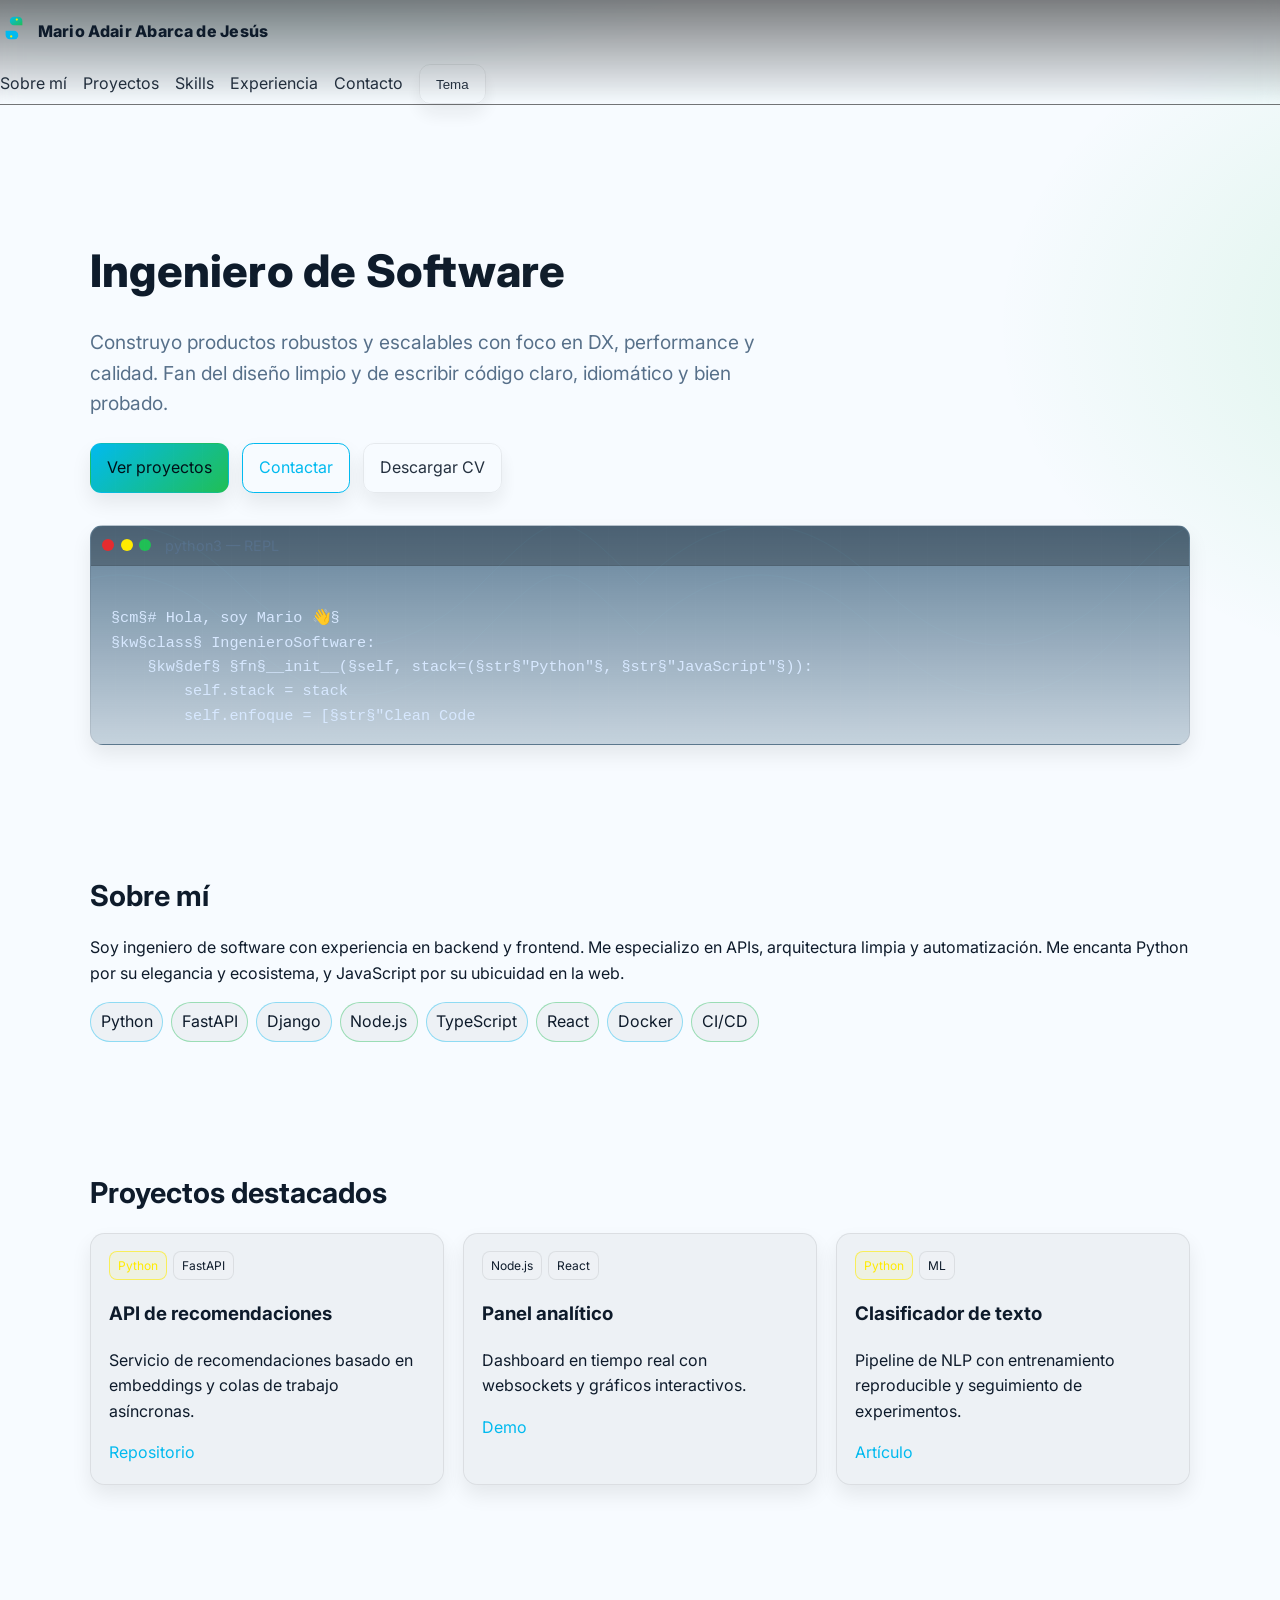
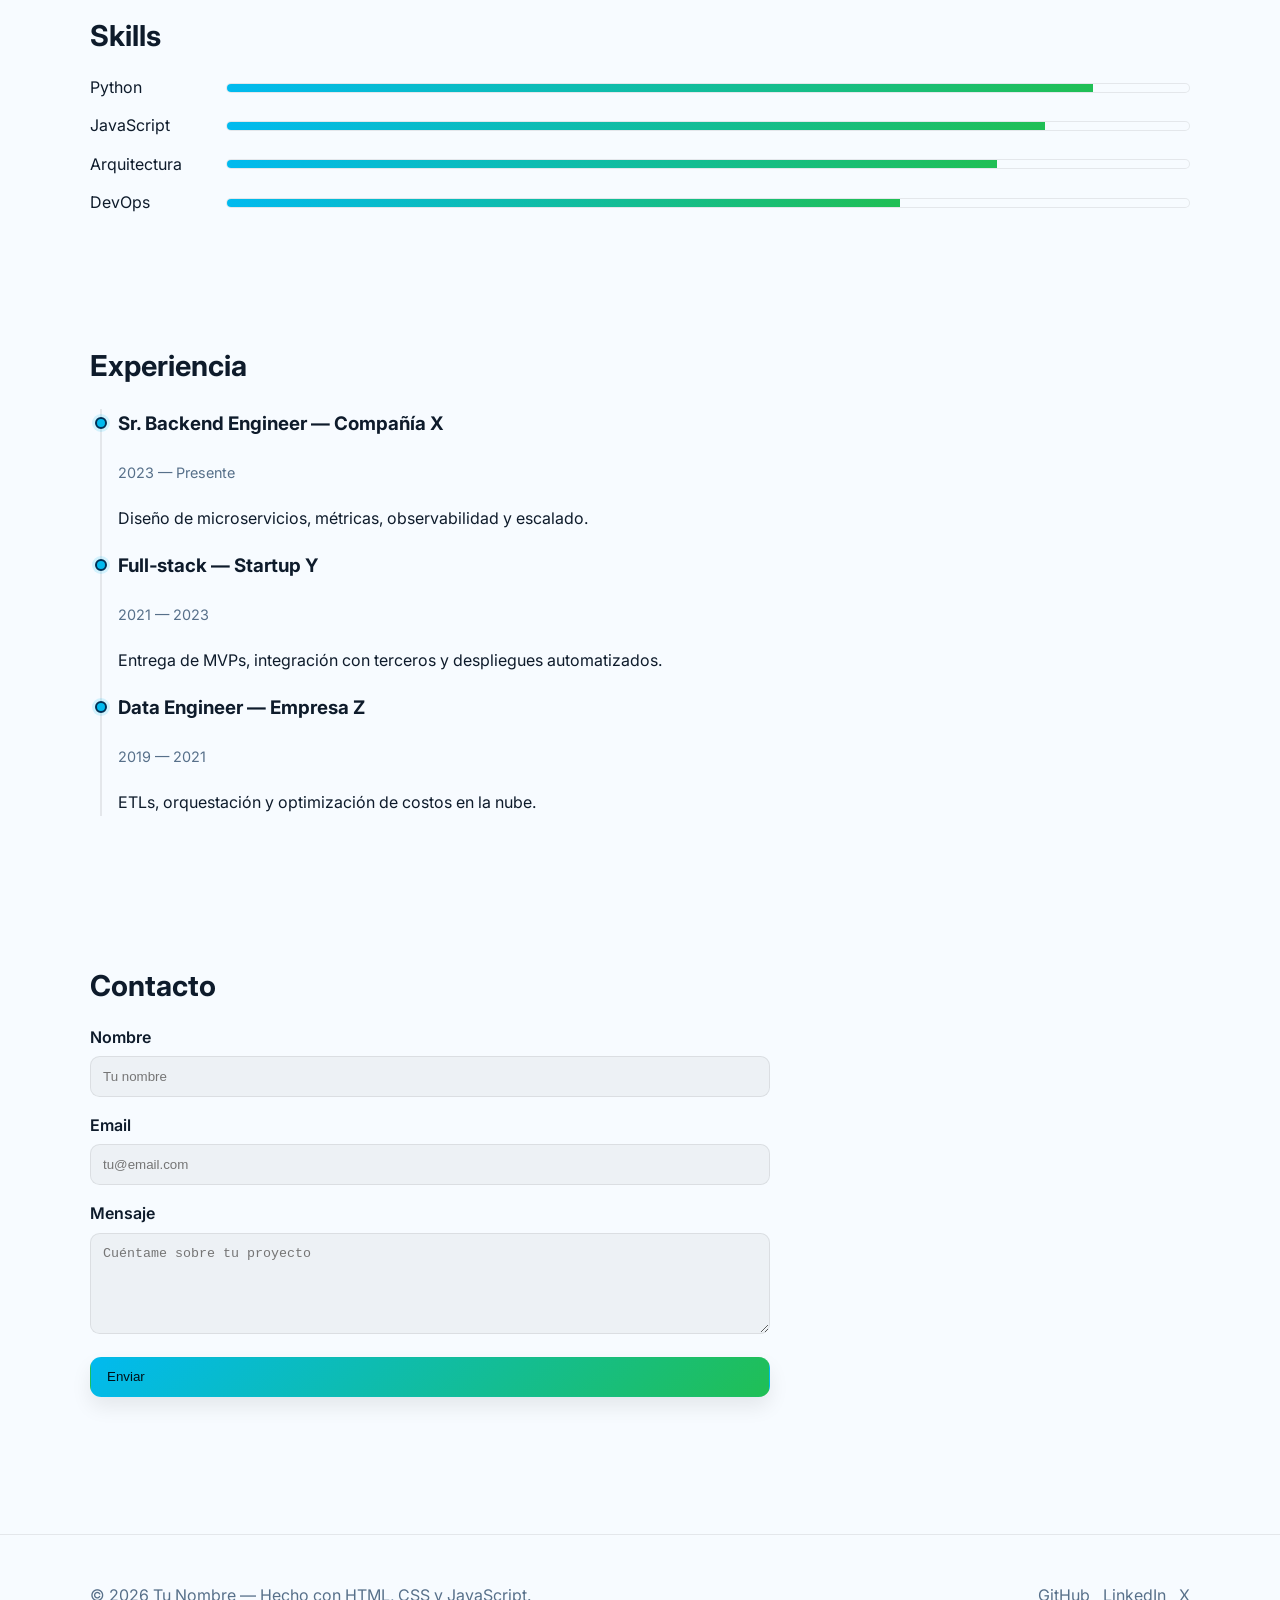
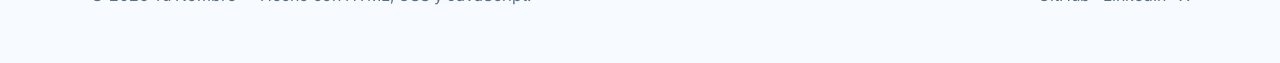
==== index.html @ 65783521 "First commit" ====
<!DOCTYPE html>
<html lang="es">
<head>
    <meta charset="utf-8" />
    <meta name="viewport" content="width=device-width, initial-scale=1" />
    <title>Portafolio — Ingeniero de Software</title>
    <meta name="description" content="Portafolio personal de un ingeniero de software. Proyectos, experiencia y contacto." />
    <link rel="stylesheet" href="styles.css" />
    <link rel="preconnect" href="https://fonts.googleapis.com" />
    <link rel="preconnect" href="https://fonts.gstatic.com" crossorigin />
    <link href="https://fonts.googleapis.com/css2?family=Inter:wght@300;400;600;800&display=swap" rel="stylesheet" />
</head>
<body>
<header class="site-header">
    <a class="brand" href="#">
      <span class="brand__logo" aria-hidden="true">
        <!-- Pequeño logo inspirado en Python (doble bloque) -->
        <svg width="28" height="28" viewBox="0 0 100 100" aria-hidden="true">
          <defs>
            <linearGradient id="pyg" x1="0" y1="0" x2="1" y2="1">
              <stop offset="0%" stop-color="#01baef"/>
              <stop offset="100%" stop-color="#20bf55"/>
            </linearGradient>
          </defs>
          <path fill="url(#pyg)" d="M50 10h15a15 15 0 0 1 15 15v15H50a15 15 0 0 1-15-15V25A15 15 0 0 1 50 10z"/>
          <circle cx="60" cy="20" r="4" fill="#ffeb00"/>
          <path fill="#01baef" d="M50 90H35a15 15 0 0 1-15-15V60h30a15 15 0 0 1 15 15v5A15 15 0 0 1 50 90z"/>
          <circle cx="40" cy="80" r="4" fill="#ffeb00"/>
        </svg>
      </span>
        <span class="brand__text">Mario Adair Abarca de Jesús</span>
    </a>

    <nav class="nav" aria-label="Principal">
        <button id="navToggle" class="nav__toggle" aria-expanded="false" aria-controls="navMenu">
            <span class="sr-only">Abrir menú</span>
            ☰
        </button>
        <ul id="navMenu" class="nav__menu">
            <li><a href="#sobre-mi">Sobre mí</a></li>
            <li><a href="#proyectos">Proyectos</a></li>
            <li><a href="#skills">Skills</a></li>
            <li><a href="#experiencia">Experiencia</a></li>
            <li><a href="#contacto">Contacto</a></li>
            <li><button id="themeToggle" class="btn btn--ghost" aria-pressed="false" title="Cambiar tema">Tema</button></li>
        </ul>
    </nav>
</header>

<main>
    <section class="hero">
        <div class="hero__bg" aria-hidden="true"></div>
        <div class="hero__content container">
            <h1>Ingeniero de Software</h1>
            <p class="lead">
                Construyo productos robustos y escalables con foco en DX, performance y calidad.
                Fan del diseño limpio y de escribir código claro, idiomático y bien probado.
            </p>
            <div class="cta">
                <a class="btn btn--primary" href="#proyectos">Ver proyectos</a>
                <a class="btn btn--secondary" href="#contacto">Contactar</a>
                <a class="btn btn--ghost" href="#" download>Descargar CV</a>
            </div>

            <div class="terminal">
                <div class="terminal__title">
                    <span class="dot dot--red"></span>
                    <span class="dot dot--yellow"></span>
                    <span class="dot dot--green"></span>
                    <span class="terminal__label">python3 — REPL</span>
                </div>
                <pre class="terminal__body" aria-label="Ejemplo de código Python"><code class="python" id="typing">
# Hola, soy Mario 👋
class IngenieroSoftware:
    def __init__(self, stack=("Python", "JavaScript")):
        self.stack = stack
        self.enfoque = ["Clean Code", "Pruebas", "DevOps"]

    def construir(self, producto):
        return f"Entregando {producto} con calidad y velocidad 🚀"

yo = IngenieroSoftware()
print(yo.construir("servicios backend"))
</code></pre>
            </div>
        </div>
    </section>

    <section id="sobre-mi" class="section container">
        <h2>Sobre mí</h2>
        <p>
            Soy ingeniero de software con experiencia en backend y frontend. Me especializo en APIs,
            arquitectura limpia y automatización. Me encanta Python por su elegancia y ecosistema,
            y JavaScript por su ubicuidad en la web.
        </p>
        <ul class="badges">
            <li class="badge">Python</li>
            <li class="badge">FastAPI</li>
            <li class="badge">Django</li>
            <li class="badge">Node.js</li>
            <li class="badge">TypeScript</li>
            <li class="badge">React</li>
            <li class="badge">Docker</li>
            <li class="badge">CI/CD</li>
        </ul>
    </section>

    <section id="proyectos" class="section container">
        <h2>Proyectos destacados</h2>
        <div class="grid">
            <article class="card reveal">
                <div class="card__tags">
                    <span class="tag tag--py">Python</span>
                    <span class="tag">FastAPI</span>
                </div>
                <h3>API de recomendaciones</h3>
                <p>Servicio de recomendaciones basado en embeddings y colas de trabajo asíncronas.</p>
                <a class="btn btn--link" href="#" target="_blank" rel="noopener">Repositorio</a>
            </article>

            <article class="card reveal">
                <div class="card__tags">
                    <span class="tag">Node.js</span>
                    <span class="tag">React</span>
                </div>
                <h3>Panel analítico</h3>
                <p>Dashboard en tiempo real con websockets y gráficos interactivos.</p>
                <a class="btn btn--link" href="#" target="_blank" rel="noopener">Demo</a>
            </article>

            <article class="card reveal">
                <div class="card__tags">
                    <span class="tag tag--py">Python</span>
                    <span class="tag">ML</span>
                </div>
                <h3>Clasificador de texto</h3>
                <p>Pipeline de NLP con entrenamiento reproducible y seguimiento de experimentos.</p>
                <a class="btn btn--link" href="#" target="_blank" rel="noopener">Artículo</a>
            </article>
        </div>
    </section>

    <section id="skills" class="section container">
        <h2>Skills</h2>
        <div class="skills">
            <div class="skill">
                <span>Python</span>
                <div class="bar"><span style="width: 90%"></span></div>
            </div>
            <div class="skill">
                <span>JavaScript</span>
                <div class="bar"><span style="width: 85%"></span></div>
            </div>
            <div class="skill">
                <span>Arquitectura</span>
                <div class="bar"><span style="width: 80%"></span></div>
            </div>
            <div class="skill">
                <span>DevOps</span>
                <div class="bar"><span style="width: 70%"></span></div>
            </div>
        </div>
    </section>

    <section id="experiencia" class="section container">
        <h2>Experiencia</h2>
        <ol class="timeline">
            <li class="timeline__item reveal">
                <div class="timeline__dot"></div>
                <div class="timeline__content">
                    <h3>Sr. Backend Engineer — Compañía X</h3>
                    <span class="timeline__date">2023 — Presente</span>
                    <p>Diseño de microservicios, métricas, observabilidad y escalado.</p>
                </div>
            </li>
            <li class="timeline__item reveal">
                <div class="timeline__dot"></div>
                <div class="timeline__content">
                    <h3>Full‑stack — Startup Y</h3>
                    <span class="timeline__date">2021 — 2023</span>
                    <p>Entrega de MVPs, integración con terceros y despliegues automatizados.</p>
                </div>
            </li>
            <li class="timeline__item reveal">
                <div class="timeline__dot"></div>
                <div class="timeline__content">
                    <h3>Data Engineer — Empresa Z</h3>
                    <span class="timeline__date">2019 — 2021</span>
                    <p>ETLs, orquestación y optimización de costos en la nube.</p>
                </div>
            </li>
        </ol>
    </section>

    <section id="contacto" class="section container">
        <h2>Contacto</h2>
        <form class="contact" onsubmit="return false;">
            <div class="field">
                <label for="nombre">Nombre</label>
                <input id="nombre" name="nombre" type="text" placeholder="Tu nombre" required />
            </div>
            <div class="field">
                <label for="email">Email</label>
                <input id="email" name="email" type="email" placeholder="tu@email.com" required />
            </div>
            <div class="field">
                <label for="mensaje">Mensaje</label>
                <textarea id="mensaje" name="mensaje" rows="5" placeholder="Cuéntame sobre tu proyecto" required></textarea>
            </div>
            <button class="btn btn--primary" id="sendBtn">Enviar</button>
            <p id="formMsg" class="form-msg" role="status" aria-live="polite"></p>
        </form>
    </section>
</main>

<footer class="site-footer">
    <div class="container">
        <p>© <span id="year"></span> Tu Nombre — Hecho con HTML, CSS y JavaScript.</p>
        <div class="socials">
            <a href="#" aria-label="GitHub">GitHub</a>
            <a href="#" aria-label="LinkedIn">LinkedIn</a>
            <a href="#" aria-label="Twitter/X">X</a>
        </div>
    </div>
</footer>

<script src="script.js"></script>
</body>
</html>
---- styles.css ----
:root{
    --green:#20bf55;
    --yellow:#ffeb00;
    --red:#e62b2f;
    --navy:#003055;
    --cyan:#01baef;

    --bg:#021524;
    --text:#e8f1f8;
    --muted:#a9bdd1;
    --card:rgba(255,255,255,0.06);
    --stroke:rgba(255,255,255,0.08);
    --shadow:0 10px 30px rgba(0,0,0,0.3);
}

[data-theme="light"]{
    --bg:#f7fbff;
    --text:#0e1b2b;
    --muted:#57708a;
    --card:rgba(0,0,0,0.04);
    --stroke:rgba(0,0,0,0.08);
    --shadow:0 10px 20px rgba(0,0,0,0.08);
}

*{box-sizing:border-box}
html,body{margin:0;padding:0}
body{
    font-family:Inter,system-ui,-apple-system,Segoe UI,Roboto,Ubuntu,Cantarell,Noto Sans,sans-serif;
    background: radial-gradient(1200px 700px at 20% -10%, rgba(1,186,239,0.2), transparent 60%),
    radial-gradient(900px 600px at 120% 10%, rgba(32,191,85,0.15), transparent 60%),
    var(--bg);
    color:var(--text);
    line-height:1.6;
}

.container{width:min(1100px, 92%); margin:0 auto}

.site-header{
    position:sticky; top:0; z-index:1000;
    backdrop-filter:saturate(140%) blur(10px);
    background:linear-gradient(180deg, rgba(0,0,0,0.5), transparent);
    border-bottom:1px solid var(--stroke);
}
.brand{display:flex;align-items:center;gap:.6rem;color:var(--text);text-decoration:none;padding:.9rem 0}
.brand__text{font-weight:800;letter-spacing:.3px}
.nav{display:flex;align-items:center;justify-content:space-between;gap:1rem}
.nav__menu{display:flex;align-items:center;gap:1rem;list-style:none;margin:0;padding:0}
.nav__menu a{color:var(--text);text-decoration:none;opacity:.9}
.nav__menu a:hover{opacity:1;color:var(--cyan)}
.nav__toggle{display:none;background:none;border:1px solid var(--stroke);color:var(--text);padding:.4rem .6rem;border-radius:.5rem}

.hero{
    position:relative; padding:8rem 0 4rem;
}
.hero__bg{
    position:absolute; inset:0; pointer-events:none; opacity:.12;
    background-image:
            repeating-linear-gradient(90deg, transparent 0 28px, rgba(255,255,255,.04) 28px 29px),
            radial-gradient(600px 200px at 60% 20%, rgba(255,235,0,.25), transparent 60%),
            url('data:image/svg+xml;utf8,<svg xmlns="http://www.w3.org/2000/svg" width="640" height="320" viewBox="0 0 640 320"><g fill="none" stroke="%2301baef" stroke-opacity="0.35"><path d="M0,160 C80,80 160,80 240,160 S400,240 480,160 560,80 640,160" /><path d="M0,210 C80,130 160,130 240,210 S400,290 480,210 560,130 640,210" /></g></svg>');
    background-repeat:repeat;
    mix-blend-mode:screen;
}
h1{font-size:clamp(2rem, 3.5vw, 3rem);margin:.2rem 0 1rem;font-weight:800;letter-spacing:.2px}
.lead{font-size:clamp(1rem, 2.2vw, 1.2rem);color:var(--muted);max-width:60ch}
.cta{display:flex;flex-wrap:wrap;gap:.8rem;margin:1.5rem 0 2rem}

.btn{
    --btn-bg:var(--card);
    --btn-fg:var(--text);
    border:1px solid var(--stroke);
    background:var(--btn-bg); color:var(--btn-fg);
    padding:.7rem 1rem; border-radius:.7rem;
    text-decoration:none; display:inline-flex; align-items:center; gap:.5rem;
    transition:transform .15s ease, box-shadow .2s ease, background .2s ease, color .2s ease;
    box-shadow:var(--shadow);
}
.btn:hover{transform:translateY(-2px)}
.btn--primary{--btn-bg:linear-gradient(135deg, var(--cyan), var(--green)); --btn-fg:#001018; border-color:transparent}
.btn--secondary{--btn-bg:transparent; border-color:var(--cyan); color:var(--cyan)}
.btn--ghost{--btn-bg:transparent; opacity:.9}
.btn--link{background:transparent;border:none;padding:0;color:var(--cyan);box-shadow:none}

.terminal{
    margin-top:2rem; border:1px solid var(--stroke); border-radius:.8rem; overflow:hidden;
    background:linear-gradient(180deg, rgba(0,48,85,.6), rgba(0,48,85,.2));
    box-shadow:var(--shadow);
}
.terminal__title{
    display:flex; align-items:center; gap:.4rem; padding:.5rem .7rem;
    background:rgba(0,0,0,.25); border-bottom:1px solid var(--stroke); font-size:.9rem;
}
.dot{width:.75rem;height:.75rem;border-radius:50%;display:inline-block}
.dot--red{background:var(--red)}
.dot--yellow{background:var(--yellow)}
.dot--green{background:var(--green)}
.terminal__label{margin-left:.5rem; color:var(--muted)}
.terminal__body{
    margin:0;padding:1rem 1.25rem; font-family:ui-monospace,SFMono-Regular,Menlo,Monaco,Consolas,"Liberation Mono","Courier New",monospace;
    font-size:.95rem; overflow:auto; max-height:240px; color:#d7e8ff;
}
.terminal__body .kw{color:#ffeb00}
.terminal__body .fn{color:#20bf55}
.terminal__body .str{color:#e62b2f}
.terminal__body .cm{color:#8fb3d9}

.section{padding:4rem 0}
.section h2{font-size:1.8rem;margin:0 0 1rem}
.badges{display:flex;flex-wrap:wrap;gap:.5rem;padding:0;margin:1rem 0 0;list-style:none}
.badge{
    padding:.4rem .6rem;border:1px solid var(--stroke);border-radius:999px;background:var(--card);color:var(--text);
}
.badge:nth-child(odd){border-color:rgba(1,186,239,.4)}
.badge:nth-child(even){border-color:rgba(32,191,85,.4)}

.grid{
    display:grid; gap:1.2rem;
    grid-template-columns:repeat(auto-fit, minmax(260px, 1fr));
}
.card{
    position:relative; padding:1.1rem; border:1px solid var(--stroke); border-radius:.9rem; background:var(--card);
    box-shadow:var(--shadow); transition:transform .15s ease, border-color .2s ease;
}
.card:hover{transform:translateY(-3px); border-color:rgba(1,186,239,.5)}
.card__tags{display:flex;gap:.4rem;margin-bottom:.6rem}
.tag{font-size:.75rem;padding:.25rem .5rem;border-radius:.5rem;background:rgba(255,255,255,.06);border:1px solid var(--stroke)}
.tag--py{border-color:rgba(255,235,0,.6);background:rgba(255,235,0,.08);color:var(--yellow)}

.skills{display:grid;gap:.8rem}
.skill{display:grid;grid-template-columns:120px 1fr;align-items:center;gap:1rem}
.bar{height:10px;background:rgba(255,255,255,.08);border-radius:999px;overflow:hidden;border:1px solid var(--stroke)}
.bar > span{display:block;height:100%;background:linear-gradient(90deg, var(--cyan), var(--green))}

.timeline{list-style:none;padding:0;margin:0;border-left:2px solid var(--stroke);margin-left:10px}
.timeline__item{position:relative;padding-left:1rem;margin:1.2rem 0}
.timeline__dot{
    position:absolute;left:-7px;top:8px;width:12px;height:12px;border-radius:50%;
    background:var(--cyan);border:2px solid var(--navy);box-shadow:0 0 0 3px rgba(1,186,239,.15)
}
.timeline__date{display:inline-block;color:var(--muted);font-size:.9rem;margin:.2rem 0 .4rem}

.contact{display:grid;gap:1rem;max-width:680px}
.field label{display:block;font-weight:600;margin-bottom:.35rem}
.field input,.field textarea{
    width:100%;padding:.75rem;border-radius:.6rem;border:1px solid var(--stroke);background:var(--card);color:var(--text)
}
.form-msg{margin-top:.6rem;color:var(--muted)}

.site-footer{
    border-top:1px solid var(--stroke); padding:2rem 0; margin-top:2rem; color:var(--muted)
}
.site-footer .container{display:flex;justify-content:space-between;align-items:center;gap:1rem;flex-wrap:wrap}
.socials{display:flex;gap:.8rem}
.socials a{color:var(--muted);text-decoration:none}
.socials a:hover{color:var(--cyan)}

.reveal{opacity:0; transform:translateY(12px); transition:opacity .6s ease, transform .6s ease}
.reveal.is-visible{opacity:1; transform:none}

.sr-only{
    position:absolute;width:1px;height:1px;padding:0;margin:-1px;overflow:hidden;clip:rect(0,0,0,0);white-space:nowrap;border:0;
}

/* Responsivo */
@media (max-width: 880px){
    .nav__toggle{display:inline-flex}
    .nav__menu{
        position:absolute; right:1rem; top:60px; background:var(--card);
        border:1px solid var(--stroke); border-radius:.8rem; padding:.6rem;
        display:none; flex-direction:column; min-width:180px; box-shadow:var(--shadow);
    }
    .nav__menu.is-open{display:flex}
    .skill{grid-template-columns:1fr}
}
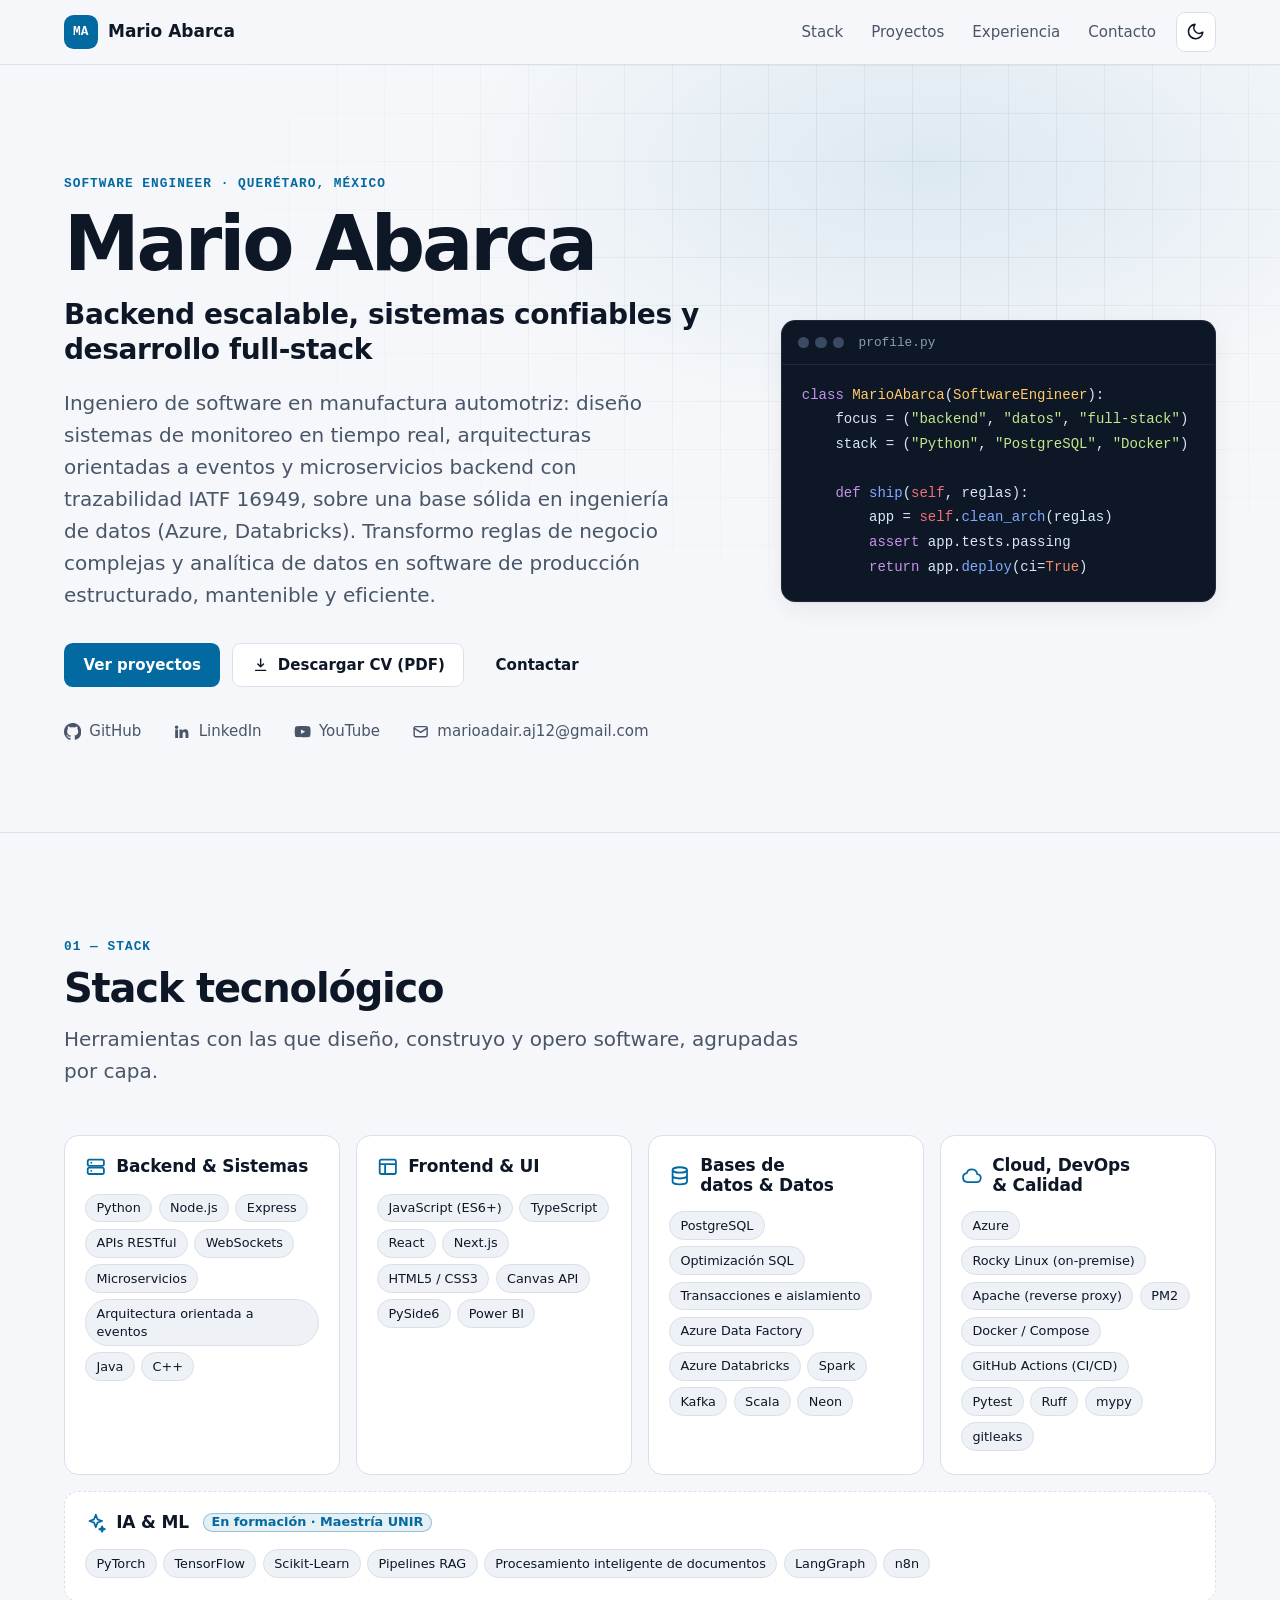
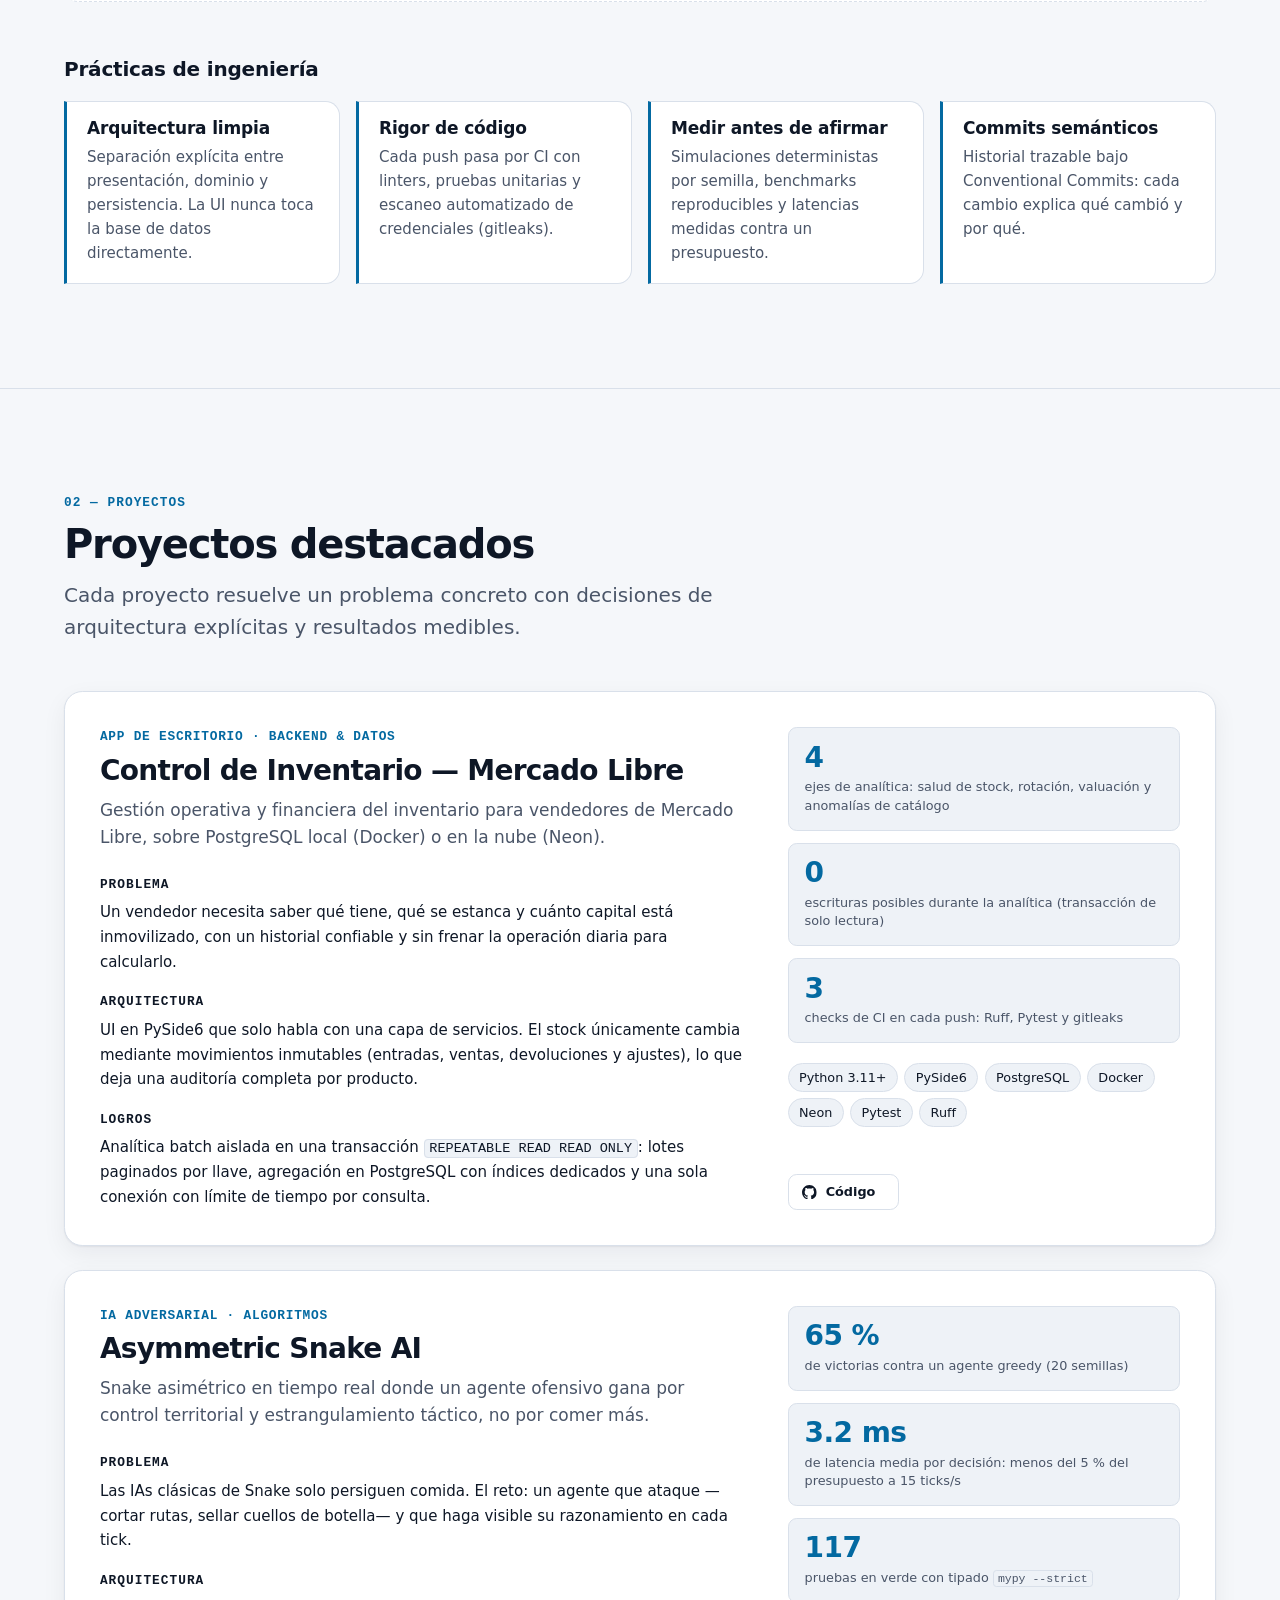
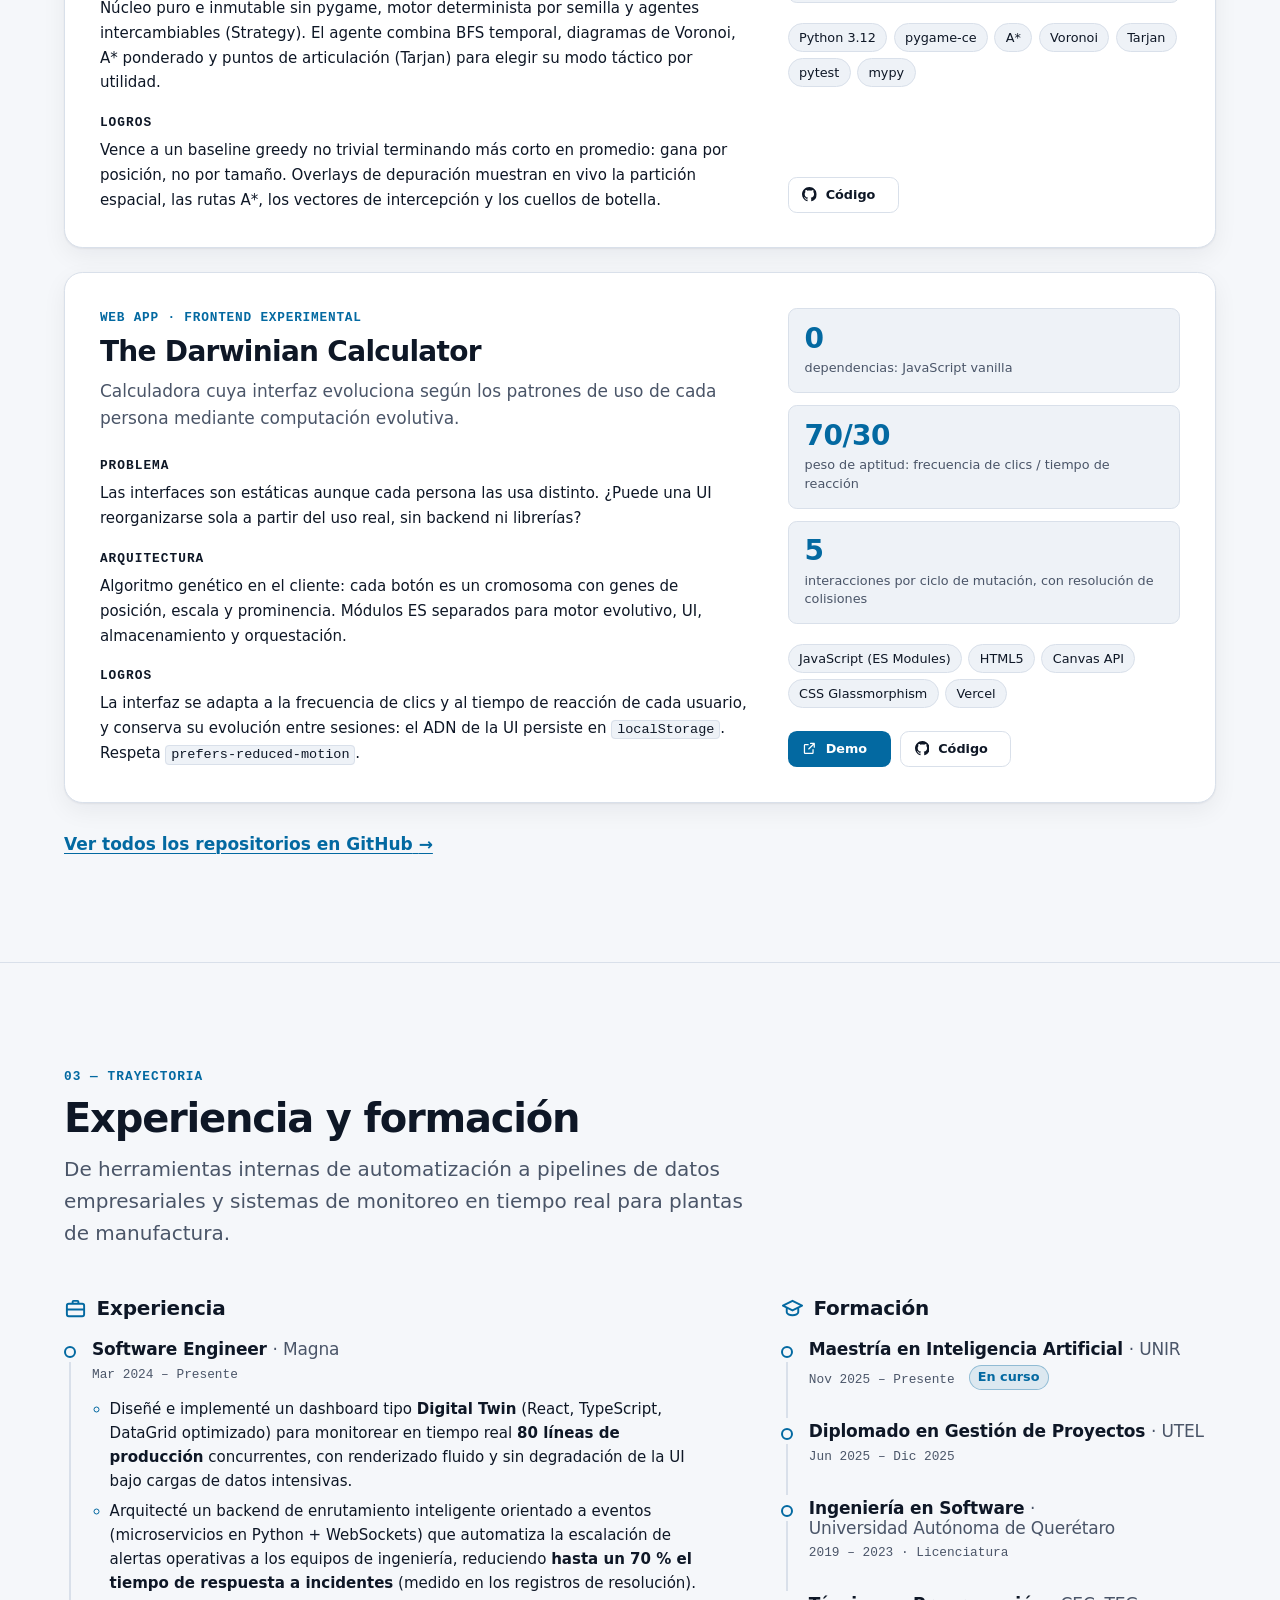
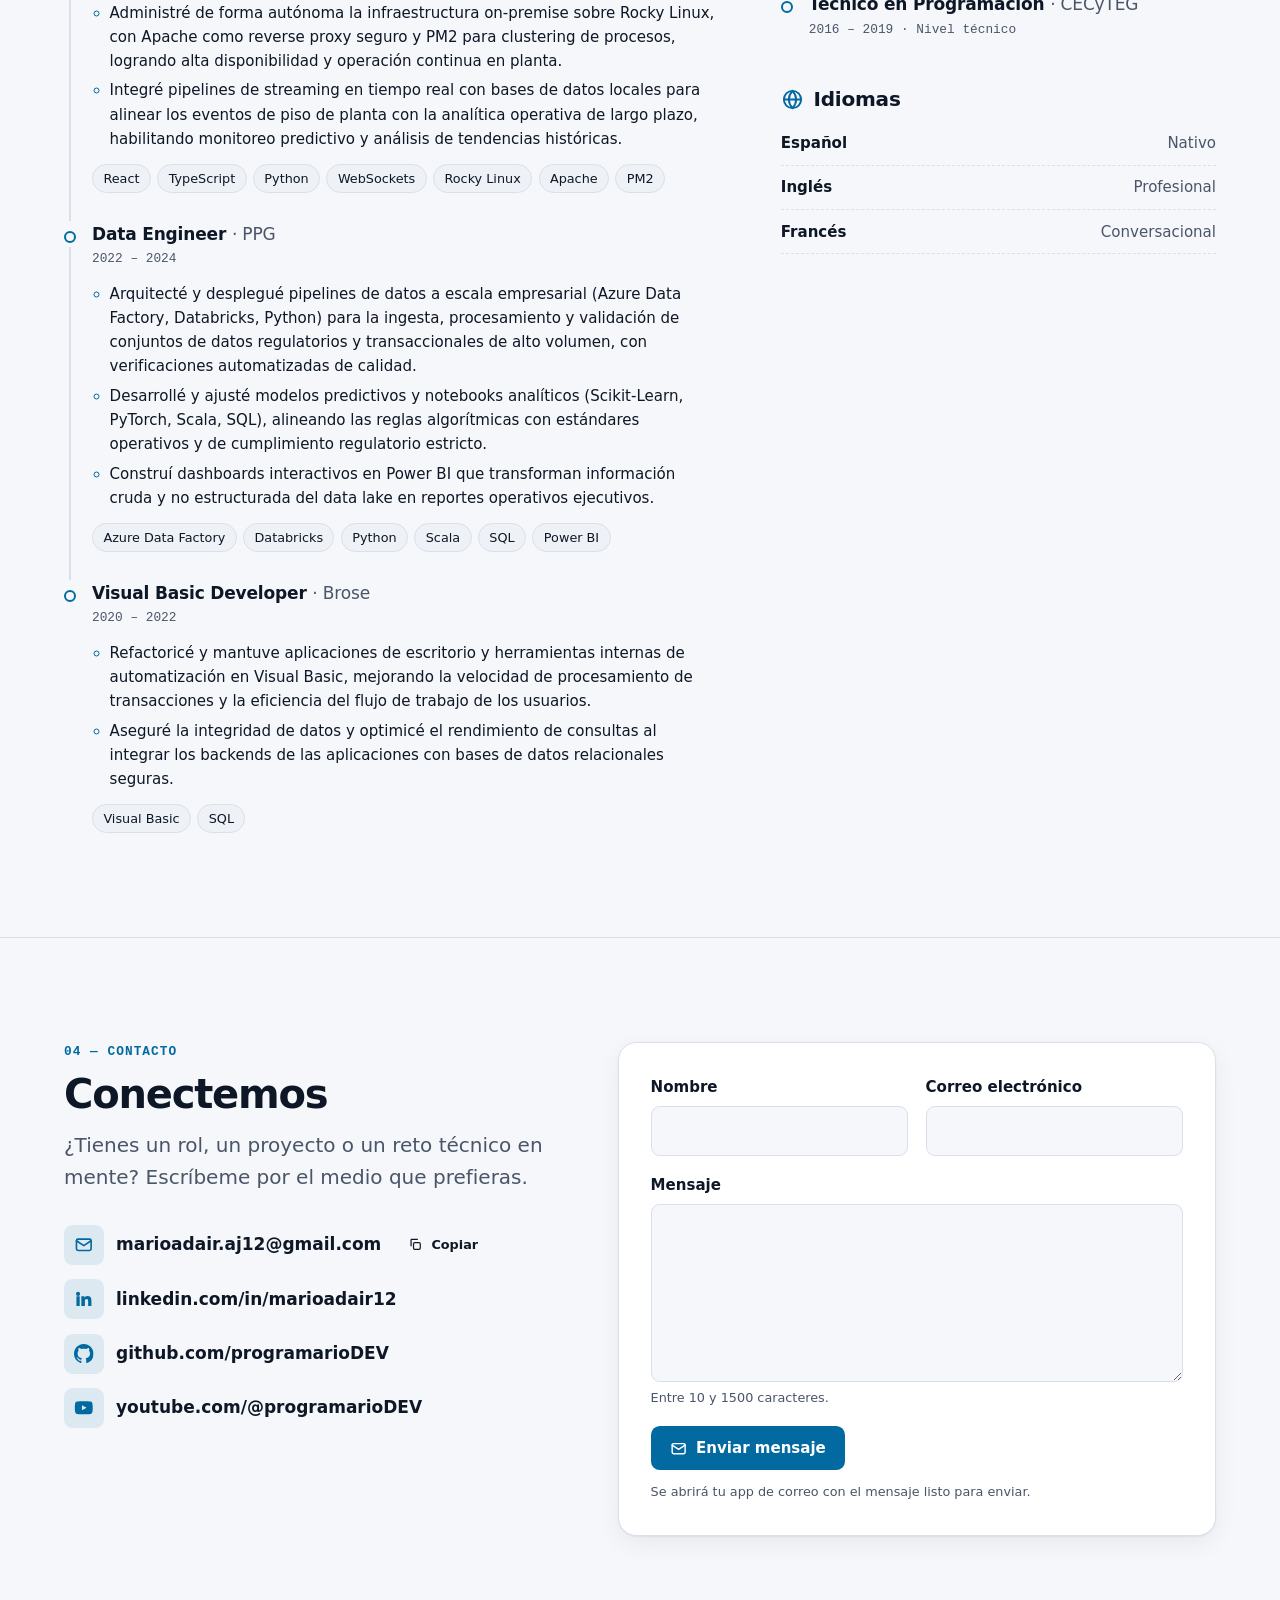
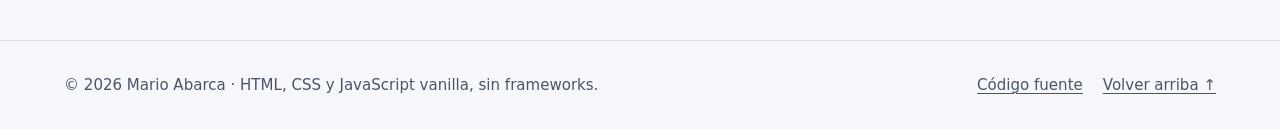
==== commit ca635e43: "Refactor code structure for improved readability and maintainability" ====
--- a/index.html
+++ b/index.html
@@ -1,229 +1,640 @@
 <!DOCTYPE html>
 <html lang="es">
 <head>
-    <meta charset="utf-8" />
-    <meta name="viewport" content="width=device-width, initial-scale=1" />
-    <title>Portafolio — Ingeniero de Software</title>
-    <meta name="description" content="Portafolio personal de un ingeniero de software. Proyectos, experiencia y contacto." />
-    <link rel="stylesheet" href="styles.css" />
-    <link rel="preconnect" href="https://fonts.googleapis.com" />
-    <link rel="preconnect" href="https://fonts.gstatic.com" crossorigin />
-    <link href="https://fonts.googleapis.com/css2?family=Inter:wght@300;400;600;800&display=swap" rel="stylesheet" />
+  <meta charset="utf-8">
+  <meta name="viewport" content="width=device-width, initial-scale=1">
+  <title>Mario Abarca — Software Engineer</title>
+  <meta name="description" content="CV y portafolio técnico de Mario Abarca, Software Engineer: monitoreo en tiempo real para manufactura automotriz, arquitecturas orientadas a eventos, ingeniería de datos en Azure y desarrollo full-stack con Python y TypeScript.">
+  <meta name="author" content="Mario Abarca">
+  <link rel="canonical" href="https://programariodev.github.io/">
+
+  <meta name="color-scheme" content="light dark">
+  <meta name="theme-color" content="#f5f7fa" media="(prefers-color-scheme: light)">
+  <meta name="theme-color" content="#0a101c" media="(prefers-color-scheme: dark)">
+
+  <meta property="og:type" content="profile">
+  <meta property="og:locale" content="es_MX">
+  <meta property="og:url" content="https://programariodev.github.io/">
+  <meta property="og:title" content="Mario Abarca — Software Engineer">
+  <meta property="og:description" content="Monitoreo en tiempo real para manufactura automotriz, arquitecturas orientadas a eventos e ingeniería de datos. Experiencia, proyectos, stack y contacto.">
+  <meta name="twitter:card" content="summary">
+
+  <link rel="icon" href="favicon.svg" type="image/svg+xml">
+
+  <!-- Aplica el tema guardado antes del primer pintado (evita el parpadeo claro/oscuro). -->
+  <script>
+    (function () {
+      var root = document.documentElement;
+      root.classList.add('js');
+      try {
+        var theme = localStorage.getItem('theme');
+        if (theme === 'light' || theme === 'dark') root.dataset.theme = theme;
+      } catch (e) { /* sin almacenamiento: se usa la preferencia del sistema */ }
+    })();
+  </script>
+  <link rel="stylesheet" href="styles.css">
+  <script type="module" src="script.js"></script>
+
+  <script type="application/ld+json">
+    {
+      "@context": "https://schema.org",
+      "@type": "Person",
+      "name": "Mario Abarca",
+      "alternateName": "Mario Adair Abarca de Jesús",
+      "jobTitle": "Software Engineer",
+      "url": "https://programariodev.github.io/",
+      "email": "mailto:marioadair.aj12@gmail.com",
+      "address": { "@type": "PostalAddress", "addressLocality": "Querétaro", "addressCountry": "MX" },
+      "sameAs": ["https://github.com/programarioDEV", "https://www.linkedin.com/in/marioadair12/", "https://www.youtube.com/@programarioDEV"],
+      "worksFor": { "@type": "Organization", "name": "Magna" },
+      "alumniOf": [
+        { "@type": "CollegeOrUniversity", "name": "Universidad Autónoma de Querétaro" },
+        { "@type": "CollegeOrUniversity", "name": "UNIR" }
+      ],
+      "knowsLanguage": ["es", "en", "fr"],
+      "knowsAbout": ["Python", "TypeScript", "React", "Node.js", "PostgreSQL", "Azure Data Factory", "Databricks", "Arquitectura orientada a eventos", "Ingeniería de datos"]
+    }
+  </script>
 </head>
 <body>
-<header class="site-header">
-    <a class="brand" href="#">
-      <span class="brand__logo" aria-hidden="true">
-        <!-- Pequeño logo inspirado en Python (doble bloque) -->
-        <svg width="28" height="28" viewBox="0 0 100 100" aria-hidden="true">
-          <defs>
-            <linearGradient id="pyg" x1="0" y1="0" x2="1" y2="1">
-              <stop offset="0%" stop-color="#01baef"/>
-              <stop offset="100%" stop-color="#20bf55"/>
-            </linearGradient>
-          </defs>
-          <path fill="url(#pyg)" d="M50 10h15a15 15 0 0 1 15 15v15H50a15 15 0 0 1-15-15V25A15 15 0 0 1 50 10z"/>
-          <circle cx="60" cy="20" r="4" fill="#ffeb00"/>
-          <path fill="#01baef" d="M50 90H35a15 15 0 0 1-15-15V60h30a15 15 0 0 1 15 15v5A15 15 0 0 1 50 90z"/>
-          <circle cx="40" cy="80" r="4" fill="#ffeb00"/>
-        </svg>
-      </span>
-        <span class="brand__text">Mario Adair Abarca de Jesús</span>
-    </a>
-
-    <nav class="nav" aria-label="Principal">
-        <button id="navToggle" class="nav__toggle" aria-expanded="false" aria-controls="navMenu">
-            <span class="sr-only">Abrir menú</span>
-            ☰
+  <!-- Sprite de iconos: se referencian con <use href="#i-…">. -->
+  <svg class="sprite" aria-hidden="true" focusable="false">
+    <symbol id="i-github" viewBox="0 0 16 16"><path d="M8 0C3.58 0 0 3.58 0 8c0 3.54 2.29 6.53 5.47 7.59.4.07.55-.17.55-.38 0-.19-.01-.82-.01-1.49-2.01.37-2.53-.49-2.69-.94-.09-.23-.48-.94-.82-1.13-.28-.15-.68-.52-.01-.53.63-.01 1.08.58 1.23.82.72 1.21 1.87.87 2.33.66.07-.52.28-.87.51-1.07-1.78-.2-3.64-.89-3.64-3.95 0-.87.31-1.59.82-2.15-.08-.2-.36-1.02.08-2.12 0 0 .67-.21 2.2.82.64-.18 1.32-.27 2-.27.68 0 1.36.09 2 .27 1.53-1.04 2.2-.82 2.2-.82.44 1.1.16 1.92.08 2.12.51.56.82 1.27.82 2.15 0 3.07-1.87 3.75-3.65 3.95.29.25.54.73.54 1.48 0 1.07-.01 1.93-.01 2.2 0 .21.15.46.55.38A8.01 8.01 0 0 0 16 8c0-4.42-3.58-8-8-8z"/></symbol>
+    <symbol id="i-linkedin" viewBox="0 0 24 24"><path d="M4.98 3.5a2.5 2.5 0 1 1 0 5 2.5 2.5 0 0 1 0-5zM3 9h4v12H3zM9 9h3.8v1.7h.05c.53-1 1.83-2.05 3.77-2.05 4.03 0 4.78 2.65 4.78 6.1V21h-4v-5.6c0-1.34-.02-3.06-1.86-3.06-1.87 0-2.15 1.46-2.15 2.96V21H9z"/></symbol>
+    <symbol id="i-youtube" viewBox="0 0 24 24"><path fill-rule="evenodd" d="M22.54 6.42a2.78 2.78 0 0 0-1.95-1.97C18.88 4 12 4 12 4s-6.88 0-8.59.45A2.78 2.78 0 0 0 1.46 6.42 29 29 0 0 0 1 12a29 29 0 0 0 .46 5.58 2.78 2.78 0 0 0 1.95 1.97C5.12 20 12 20 12 20s6.88 0 8.59-.45a2.78 2.78 0 0 0 1.95-1.97A29 29 0 0 0 23 12a29 29 0 0 0-.46-5.58zM9.75 15.02V8.98L15.5 12z"/></symbol>
+    <symbol id="i-mail" viewBox="0 0 24 24"><g fill="none" stroke="currentColor" stroke-width="2" stroke-linecap="round" stroke-linejoin="round"><rect x="3" y="5" width="18" height="14" rx="2"/><path d="m3 7 9 6 9-6"/></g></symbol>
+    <symbol id="i-sun" viewBox="0 0 24 24"><g fill="none" stroke="currentColor" stroke-width="2" stroke-linecap="round"><circle cx="12" cy="12" r="4"/><path d="M12 2v2M12 20v2M4.93 4.93l1.41 1.41M17.66 17.66l1.41 1.41M2 12h2M20 12h2M4.93 19.07l1.41-1.41M17.66 6.34l1.41-1.41"/></g></symbol>
+    <symbol id="i-moon" viewBox="0 0 24 24"><path fill="none" stroke="currentColor" stroke-width="2" stroke-linejoin="round" d="M21 12.8A9 9 0 1 1 11.2 3a7 7 0 0 0 9.8 9.8z"/></symbol>
+    <symbol id="i-menu" viewBox="0 0 24 24"><path fill="none" stroke="currentColor" stroke-width="2" stroke-linecap="round" d="M4 7h16M4 12h16M4 17h16"/></symbol>
+    <symbol id="i-close" viewBox="0 0 24 24"><path fill="none" stroke="currentColor" stroke-width="2" stroke-linecap="round" d="M6 6l12 12M18 6 6 18"/></symbol>
+    <symbol id="i-download" viewBox="0 0 24 24"><path fill="none" stroke="currentColor" stroke-width="2" stroke-linecap="round" stroke-linejoin="round" d="M12 4v11m0 0-4-4m4 4 4-4M5 20h14"/></symbol>
+    <symbol id="i-external" viewBox="0 0 24 24"><path fill="none" stroke="currentColor" stroke-width="2" stroke-linecap="round" stroke-linejoin="round" d="M14 4h6v6M20 4l-9 9M18 14v5a1 1 0 0 1-1 1H5a1 1 0 0 1-1-1V7a1 1 0 0 1 1-1h5"/></symbol>
+    <symbol id="i-copy" viewBox="0 0 24 24"><g fill="none" stroke="currentColor" stroke-width="2" stroke-linejoin="round"><rect x="9" y="9" width="11" height="11" rx="2"/><path d="M5 15V5a1 1 0 0 1 1-1h10"/></g></symbol>
+    <symbol id="i-server" viewBox="0 0 24 24"><g fill="none" stroke="currentColor" stroke-width="2" stroke-linecap="round"><rect x="3" y="4" width="18" height="7" rx="2"/><rect x="3" y="13" width="18" height="7" rx="2"/><path d="M7 7.5h.01M7 16.5h.01"/></g></symbol>
+    <symbol id="i-layout" viewBox="0 0 24 24"><g fill="none" stroke="currentColor" stroke-width="2" stroke-linejoin="round"><rect x="3" y="4" width="18" height="16" rx="2"/><path d="M3 9h18M9 9v11"/></g></symbol>
+    <symbol id="i-database" viewBox="0 0 24 24"><g fill="none" stroke="currentColor" stroke-width="2"><ellipse cx="12" cy="5.5" rx="8" ry="3"/><path d="M4 5.5v13c0 1.66 3.58 3 8 3s8-1.34 8-3v-13M4 12c0 1.66 3.58 3 8 3s8-1.34 8-3"/></g></symbol>
+    <symbol id="i-cloud" viewBox="0 0 24 24"><path fill="none" stroke="currentColor" stroke-width="2" stroke-linejoin="round" d="M7 19h10.5a4.5 4.5 0 0 0 .5-8.97A6 6 0 0 0 6.34 9.1 5 5 0 0 0 7 19z"/></symbol>
+    <symbol id="i-briefcase" viewBox="0 0 24 24"><g fill="none" stroke="currentColor" stroke-width="2" stroke-linejoin="round"><rect x="3" y="7" width="18" height="13" rx="2"/><path d="M9 7V5a1 1 0 0 1 1-1h4a1 1 0 0 1 1 1v2M3 13h18"/></g></symbol>
+    <symbol id="i-globe" viewBox="0 0 24 24"><g fill="none" stroke="currentColor" stroke-width="2"><circle cx="12" cy="12" r="9"/><path d="M3 12h18M12 3c2.5 2.7 3.8 5.7 3.8 9s-1.3 6.3-3.8 9c-2.5-2.7-3.8-5.7-3.8-9S9.5 5.7 12 3z"/></g></symbol>
+    <symbol id="i-spark" viewBox="0 0 24 24"><path fill="none" stroke="currentColor" stroke-width="2" stroke-linejoin="round" d="M12 3l1.9 5.1L19 10l-5.1 1.9L12 17l-1.9-5.1L5 10l5.1-1.9zM19 16l.8 2.2L22 19l-2.2.8L19 22l-.8-2.2L16 19l2.2-.8z"/></symbol>
+    <symbol id="i-cap" viewBox="0 0 24 24"><g fill="none" stroke="currentColor" stroke-width="2" stroke-linejoin="round"><path d="m2 9 10-5 10 5-10 5z"/><path d="M6 11v5c0 1.5 2.7 3 6 3s6-1.5 6-3v-5"/></g></symbol>
+  </svg>
+
+  <a class="skip-link" href="#contenido">Saltar al contenido</a>
+
+  <header class="site-header">
+    <div class="container site-header__inner">
+      <a class="brand" href="#inicio" aria-label="Mario Abarca, ir al inicio">
+        <span class="brand__mark" aria-hidden="true">MA</span>
+        <span class="brand__name">Mario Abarca</span>
+      </a>
+
+      <nav class="nav" aria-label="Secciones">
+        <ul id="nav-menu" class="nav__menu">
+          <li><a class="nav__link" href="#stack">Stack</a></li>
+          <li><a class="nav__link" href="#proyectos">Proyectos</a></li>
+          <li><a class="nav__link" href="#experiencia">Experiencia</a></li>
+          <li><a class="nav__link" href="#contacto">Contacto</a></li>
+        </ul>
+        <button class="icon-btn theme-toggle" type="button" data-theme-toggle aria-label="Cambiar tema">
+          <svg class="icon icon--sun" aria-hidden="true" focusable="false"><use href="#i-sun"/></svg>
+          <svg class="icon icon--moon" aria-hidden="true" focusable="false"><use href="#i-moon"/></svg>
         </button>
-        <ul id="navMenu" class="nav__menu">
-            <li><a href="#sobre-mi">Sobre mí</a></li>
-            <li><a href="#proyectos">Proyectos</a></li>
-            <li><a href="#skills">Skills</a></li>
-            <li><a href="#experiencia">Experiencia</a></li>
-            <li><a href="#contacto">Contacto</a></li>
-            <li><button id="themeToggle" class="btn btn--ghost" aria-pressed="false" title="Cambiar tema">Tema</button></li>
+        <button class="icon-btn nav__toggle" type="button" data-menu-toggle aria-expanded="false" aria-controls="nav-menu" aria-label="Menú de secciones">
+          <svg class="icon icon--open" aria-hidden="true" focusable="false"><use href="#i-menu"/></svg>
+          <svg class="icon icon--close" aria-hidden="true" focusable="false"><use href="#i-close"/></svg>
+        </button>
+      </nav>
+    </div>
+  </header>
+
+  <main id="contenido" tabindex="-1">
+    <!-- ============================ PERFIL ============================ -->
+    <section id="inicio" class="hero" aria-labelledby="hero-title">
+      <div class="container hero__grid">
+        <div class="hero__intro">
+          <p class="eyebrow">Software Engineer · Querétaro, México</p>
+          <h1 id="hero-title">Mario Abarca</h1>
+          <p class="hero__role">Backend escalable, sistemas confiables y desarrollo full-stack</p>
+          <p class="hero__lead">
+            Ingeniero de software en manufactura automotriz: diseño sistemas de monitoreo en tiempo real,
+            arquitecturas orientadas a eventos y microservicios backend con trazabilidad IATF&nbsp;16949,
+            sobre una base sólida en ingeniería de datos (Azure, Databricks). Transformo reglas de negocio
+            complejas y analítica de datos en software de producción estructurado, mantenible y eficiente.
+          </p>
+
+          <!-- Contacto en texto plano: solo visible en la versión impresa / PDF. -->
+          <p class="print-only print-contact">
+            Querétaro, México · marioadair.aj12@gmail.com · linkedin.com/in/marioadair12 ·
+            github.com/programarioDEV · youtube.com/@programarioDEV · programariodev.github.io
+          </p>
+
+          <div class="hero__actions">
+            <a class="btn btn--primary" href="#proyectos">Ver proyectos</a>
+            <button class="btn btn--secondary" type="button" data-action="print" hidden>
+              <svg class="icon" aria-hidden="true" focusable="false"><use href="#i-download"/></svg>
+              Descargar CV (PDF)
+            </button>
+            <a class="btn btn--ghost" href="#contacto">Contactar</a>
+          </div>
+
+          <ul class="social" aria-label="Perfiles y contacto directo">
+            <li>
+              <a href="https://github.com/programarioDEV" rel="me noopener" target="_blank">
+                <svg class="icon" aria-hidden="true" focusable="false"><use href="#i-github"/></svg>
+                GitHub<span class="visually-hidden"> (se abre en una pestaña nueva)</span>
+              </a>
+            </li>
+            <li>
+              <a href="https://www.linkedin.com/in/marioadair12/" rel="me noopener" target="_blank">
+                <svg class="icon" aria-hidden="true" focusable="false"><use href="#i-linkedin"/></svg>
+                LinkedIn<span class="visually-hidden"> (se abre en una pestaña nueva)</span>
+              </a>
+            </li>
+            <li>
+              <a href="https://www.youtube.com/@programarioDEV" rel="me noopener" target="_blank">
+                <svg class="icon" aria-hidden="true" focusable="false"><use href="#i-youtube"/></svg>
+                YouTube<span class="visually-hidden"> (se abre en una pestaña nueva)</span>
+              </a>
+            </li>
+            <li>
+              <a href="mailto:marioadair.aj12@gmail.com">
+                <svg class="icon" aria-hidden="true" focusable="false"><use href="#i-mail"/></svg>
+                marioadair.aj12@gmail.com
+              </a>
+            </li>
+          </ul>
+        </div>
+
+        <!-- Decorativo: resume en código lo que las secciones siguientes detallan. -->
+        <figure class="code-card" aria-hidden="true">
+          <div class="code-card__bar">
+            <span class="dot"></span><span class="dot"></span><span class="dot"></span>
+            <span class="code-card__file">profile.py</span>
+          </div>
+<pre><code><span class="tok-kw">class</span> <span class="tok-cls">MarioAbarca</span>(<span class="tok-cls">SoftwareEngineer</span>):
+    focus = (<span class="tok-str">"backend"</span>, <span class="tok-str">"datos"</span>, <span class="tok-str">"full-stack"</span>)
+    stack = (<span class="tok-str">"Python"</span>, <span class="tok-str">"PostgreSQL"</span>, <span class="tok-str">"Docker"</span>)
+
+    <span class="tok-kw">def</span> <span class="tok-fn">ship</span>(<span class="tok-self">self</span>, reglas):
+        app = <span class="tok-self">self</span>.<span class="tok-fn">clean_arch</span>(reglas)
+        <span class="tok-kw">assert</span> app.tests.passing
+        <span class="tok-kw">return</span> app.<span class="tok-fn">deploy</span>(ci=<span class="tok-bool">True</span>)</code></pre>
+        </figure>
+      </div>
+    </section>
+
+    <!-- ============================ STACK ============================ -->
+    <section id="stack" class="section" aria-labelledby="stack-title">
+      <div class="container">
+        <header class="section__head">
+          <p class="eyebrow">01 — Stack</p>
+          <h2 id="stack-title">Stack tecnológico</h2>
+          <p>Herramientas con las que diseño, construyo y opero software, agrupadas por capa.</p>
+        </header>
+
+        <div class="stack-grid">
+          <div class="stack-card">
+            <h3><svg class="icon" aria-hidden="true" focusable="false"><use href="#i-server"/></svg>Backend &amp; Sistemas</h3>
+            <ul class="chips">
+              <li class="chip">Python</li>
+              <li class="chip">Node.js</li>
+              <li class="chip">Express</li>
+              <li class="chip">APIs RESTful</li>
+              <li class="chip">WebSockets</li>
+              <li class="chip">Microservicios</li>
+              <li class="chip">Arquitectura orientada a eventos</li>
+              <li class="chip">Java</li>
+              <li class="chip">C++</li>
+            </ul>
+          </div>
+          <div class="stack-card">
+            <h3><svg class="icon" aria-hidden="true" focusable="false"><use href="#i-layout"/></svg>Frontend &amp; UI</h3>
+            <ul class="chips">
+              <li class="chip">JavaScript (ES6+)</li>
+              <li class="chip">TypeScript</li>
+              <li class="chip">React</li>
+              <li class="chip">Next.js</li>
+              <li class="chip">HTML5 / CSS3</li>
+              <li class="chip">Canvas API</li>
+              <li class="chip">PySide6</li>
+              <li class="chip">Power BI</li>
+            </ul>
+          </div>
+          <div class="stack-card">
+            <h3><svg class="icon" aria-hidden="true" focusable="false"><use href="#i-database"/></svg>Bases de datos &amp; Datos</h3>
+            <ul class="chips">
+              <li class="chip">PostgreSQL</li>
+              <li class="chip">Optimización SQL</li>
+              <li class="chip">Transacciones e aislamiento</li>
+              <li class="chip">Azure Data Factory</li>
+              <li class="chip">Azure Databricks</li>
+              <li class="chip">Spark</li>
+              <li class="chip">Kafka</li>
+              <li class="chip">Scala</li>
+              <li class="chip">Neon</li>
+            </ul>
+          </div>
+          <div class="stack-card">
+            <h3><svg class="icon" aria-hidden="true" focusable="false"><use href="#i-cloud"/></svg>Cloud, DevOps &amp; Calidad</h3>
+            <ul class="chips">
+              <li class="chip">Azure</li>
+              <li class="chip">Rocky Linux (on-premise)</li>
+              <li class="chip">Apache (reverse proxy)</li>
+              <li class="chip">PM2</li>
+              <li class="chip">Docker / Compose</li>
+              <li class="chip">GitHub Actions (CI/CD)</li>
+              <li class="chip">Pytest</li>
+              <li class="chip">Ruff</li>
+              <li class="chip">mypy</li>
+              <li class="chip">gitleaks</li>
+            </ul>
+          </div>
+          <div class="stack-card stack-card--wide">
+            <h3><svg class="icon" aria-hidden="true" focusable="false"><use href="#i-spark"/></svg>IA &amp; ML <span class="status">En formación · Maestría UNIR</span></h3>
+            <ul class="chips">
+              <li class="chip">PyTorch</li>
+              <li class="chip">TensorFlow</li>
+              <li class="chip">Scikit-Learn</li>
+              <li class="chip">Pipelines RAG</li>
+              <li class="chip">Procesamiento inteligente de documentos</li>
+              <li class="chip">LangGraph</li>
+              <li class="chip">n8n</li>
+            </ul>
+          </div>
+        </div>
+
+        <h3 class="subhead">Prácticas de ingeniería</h3>
+        <ul class="practices">
+          <li class="practice">
+            <h4>Arquitectura limpia</h4>
+            <p>Separación explícita entre presentación, dominio y persistencia. La UI nunca toca la base de datos directamente.</p>
+          </li>
+          <li class="practice">
+            <h4>Rigor de código</h4>
+            <p>Cada push pasa por CI con linters, pruebas unitarias y escaneo automatizado de credenciales (gitleaks).</p>
+          </li>
+          <li class="practice">
+            <h4>Medir antes de afirmar</h4>
+            <p>Simulaciones deterministas por semilla, benchmarks reproducibles y latencias medidas contra un presupuesto.</p>
+          </li>
+          <li class="practice">
+            <h4>Commits semánticos</h4>
+            <p>Historial trazable bajo Conventional Commits: cada cambio explica qué cambió y por qué.</p>
+          </li>
         </ul>
-    </nav>
-</header>
-
-<main>
-    <section class="hero">
-        <div class="hero__bg" aria-hidden="true"></div>
-        <div class="hero__content container">
-            <h1>Ingeniero de Software</h1>
-            <p class="lead">
-                Construyo productos robustos y escalables con foco en DX, performance y calidad.
-                Fan del diseño limpio y de escribir código claro, idiomático y bien probado.
-            </p>
-            <div class="cta">
-                <a class="btn btn--primary" href="#proyectos">Ver proyectos</a>
-                <a class="btn btn--secondary" href="#contacto">Contactar</a>
-                <a class="btn btn--ghost" href="#" download>Descargar CV</a>
-            </div>
-
-            <div class="terminal">
-                <div class="terminal__title">
-                    <span class="dot dot--red"></span>
-                    <span class="dot dot--yellow"></span>
-                    <span class="dot dot--green"></span>
-                    <span class="terminal__label">python3 — REPL</span>
-                </div>
-                <pre class="terminal__body" aria-label="Ejemplo de código Python"><code class="python" id="typing">
-# Hola, soy Mario 👋
-class IngenieroSoftware:
-    def __init__(self, stack=("Python", "JavaScript")):
-        self.stack = stack
-        self.enfoque = ["Clean Code", "Pruebas", "DevOps"]
-
-    def construir(self, producto):
-        return f"Entregando {producto} con calidad y velocidad 🚀"
-
-yo = IngenieroSoftware()
-print(yo.construir("servicios backend"))
-</code></pre>
-            </div>
+      </div>
+    </section>
+
+    <!-- ============================ PROYECTOS ============================ -->
+    <section id="proyectos" class="section" aria-labelledby="proyectos-title">
+      <div class="container">
+        <header class="section__head">
+          <p class="eyebrow">02 — Proyectos</p>
+          <h2 id="proyectos-title">Proyectos destacados</h2>
+          <p>Cada proyecto resuelve un problema concreto con decisiones de arquitectura explícitas y resultados medibles.</p>
+        </header>
+
+        <div class="projects">
+          <!-- Proyecto 1 -->
+          <article class="project" aria-labelledby="p1-title">
+            <div class="project__main">
+              <p class="project__kind">App de escritorio · Backend &amp; datos</p>
+              <h3 id="p1-title" class="project__title">Control de Inventario — Mercado Libre</h3>
+              <p class="project__summary">Gestión operativa y financiera del inventario para vendedores de Mercado Libre, sobre PostgreSQL local (Docker) o en la nube (Neon).</p>
+              <dl class="details">
+                <div>
+                  <dt>Problema</dt>
+                  <dd>Un vendedor necesita saber qué tiene, qué se estanca y cuánto capital está inmovilizado, con un historial confiable y sin frenar la operación diaria para calcularlo.</dd>
+                </div>
+                <div>
+                  <dt>Arquitectura</dt>
+                  <dd>UI en PySide6 que solo habla con una capa de servicios. El stock únicamente cambia mediante movimientos inmutables (entradas, ventas, devoluciones y ajustes), lo que deja una auditoría completa por producto.</dd>
+                </div>
+                <div>
+                  <dt>Logros</dt>
+                  <dd>Analítica batch aislada en una transacción <code>REPEATABLE READ READ ONLY</code>: lotes paginados por llave, agregación en PostgreSQL con índices dedicados y una sola conexión con límite de tiempo por consulta.</dd>
+                </div>
+              </dl>
+            </div>
+            <div class="project__aside">
+              <ul class="metrics" aria-label="Resultados clave">
+                <li class="metric"><strong>4</strong><span>ejes de analítica: salud de stock, rotación, valuación y anomalías de catálogo</span></li>
+                <li class="metric"><strong>0</strong><span>escrituras posibles durante la analítica (transacción de solo lectura)</span></li>
+                <li class="metric"><strong>3</strong><span>checks de CI en cada push: Ruff, Pytest y gitleaks</span></li>
+              </ul>
+              <ul class="chips" aria-label="Stack del proyecto">
+                <li class="chip">Python 3.11+</li>
+                <li class="chip">PySide6</li>
+                <li class="chip">PostgreSQL</li>
+                <li class="chip">Docker</li>
+                <li class="chip">Neon</li>
+                <li class="chip">Pytest</li>
+                <li class="chip">Ruff</li>
+              </ul>
+              <p class="project__links">
+                <a class="btn btn--secondary btn--sm" href="https://github.com/programarioDEV/ControlInventario" target="_blank" rel="noopener">
+                  <svg class="icon" aria-hidden="true" focusable="false"><use href="#i-github"/></svg>
+                  Código<span class="visually-hidden"> de Control de Inventario (se abre en una pestaña nueva)</span>
+                </a>
+              </p>
+              <p class="print-only project__url">github.com/programarioDEV/ControlInventario</p>
+            </div>
+          </article>
+
+          <!-- Proyecto 2 -->
+          <article class="project" aria-labelledby="p2-title">
+            <div class="project__main">
+              <p class="project__kind">IA adversarial · Algoritmos</p>
+              <h3 id="p2-title" class="project__title">Asymmetric Snake AI</h3>
+              <p class="project__summary">Snake asimétrico en tiempo real donde un agente ofensivo gana por control territorial y estrangulamiento táctico, no por comer más.</p>
+              <dl class="details">
+                <div>
+                  <dt>Problema</dt>
+                  <dd>Las IAs clásicas de Snake solo persiguen comida. El reto: un agente que ataque —cortar rutas, sellar cuellos de botella— y que haga visible su razonamiento en cada tick.</dd>
+                </div>
+                <div>
+                  <dt>Arquitectura</dt>
+                  <dd>Núcleo puro e inmutable sin pygame, motor determinista por semilla y agentes intercambiables (Strategy). El agente combina BFS temporal, diagramas de Voronoi, A* ponderado y puntos de articulación (Tarjan) para elegir su modo táctico por utilidad.</dd>
+                </div>
+                <div>
+                  <dt>Logros</dt>
+                  <dd>Vence a un baseline greedy no trivial terminando más corto en promedio: gana por posición, no por tamaño. Overlays de depuración muestran en vivo la partición espacial, las rutas A*, los vectores de intercepción y los cuellos de botella.</dd>
+                </div>
+              </dl>
+            </div>
+            <div class="project__aside">
+              <ul class="metrics" aria-label="Resultados clave">
+                <li class="metric"><strong>65&nbsp;%</strong><span>de victorias contra un agente greedy (20 semillas)</span></li>
+                <li class="metric"><strong>3.2&nbsp;ms</strong><span>de latencia media por decisión: menos del 5&nbsp;% del presupuesto a 15&nbsp;ticks/s</span></li>
+                <li class="metric"><strong>117</strong><span>pruebas en verde con tipado <code>mypy --strict</code></span></li>
+              </ul>
+              <ul class="chips" aria-label="Stack del proyecto">
+                <li class="chip">Python 3.12</li>
+                <li class="chip">pygame-ce</li>
+                <li class="chip">A*</li>
+                <li class="chip">Voronoi</li>
+                <li class="chip">Tarjan</li>
+                <li class="chip">pytest</li>
+                <li class="chip">mypy</li>
+              </ul>
+              <p class="project__links">
+                <a class="btn btn--secondary btn--sm" href="https://github.com/programarioDEV/snake-game" target="_blank" rel="noopener">
+                  <svg class="icon" aria-hidden="true" focusable="false"><use href="#i-github"/></svg>
+                  Código<span class="visually-hidden"> de Asymmetric Snake AI (se abre en una pestaña nueva)</span>
+                </a>
+              </p>
+              <p class="print-only project__url">github.com/programarioDEV/snake-game</p>
+            </div>
+          </article>
+
+          <!-- Proyecto 3 -->
+          <article class="project" aria-labelledby="p3-title">
+            <div class="project__main">
+              <p class="project__kind">Web app · Frontend experimental</p>
+              <h3 id="p3-title" class="project__title">The Darwinian Calculator</h3>
+              <p class="project__summary">Calculadora cuya interfaz evoluciona según los patrones de uso de cada persona mediante computación evolutiva.</p>
+              <dl class="details">
+                <div>
+                  <dt>Problema</dt>
+                  <dd>Las interfaces son estáticas aunque cada persona las usa distinto. ¿Puede una UI reorganizarse sola a partir del uso real, sin backend ni librerías?</dd>
+                </div>
+                <div>
+                  <dt>Arquitectura</dt>
+                  <dd>Algoritmo genético en el cliente: cada botón es un cromosoma con genes de posición, escala y prominencia. Módulos ES separados para motor evolutivo, UI, almacenamiento y orquestación.</dd>
+                </div>
+                <div>
+                  <dt>Logros</dt>
+                  <dd>La interfaz se adapta a la frecuencia de clics y al tiempo de reacción de cada usuario, y conserva su evolución entre sesiones: el ADN de la UI persiste en <code>localStorage</code>. Respeta <code>prefers-reduced-motion</code>.</dd>
+                </div>
+              </dl>
+            </div>
+            <div class="project__aside">
+              <ul class="metrics" aria-label="Resultados clave">
+                <li class="metric"><strong>0</strong><span>dependencias: JavaScript vanilla</span></li>
+                <li class="metric"><strong>70/30</strong><span>peso de aptitud: frecuencia de clics / tiempo de reacción</span></li>
+                <li class="metric"><strong>5</strong><span>interacciones por ciclo de mutación, con resolución de colisiones</span></li>
+              </ul>
+              <ul class="chips" aria-label="Stack del proyecto">
+                <li class="chip">JavaScript (ES Modules)</li>
+                <li class="chip">HTML5</li>
+                <li class="chip">Canvas API</li>
+                <li class="chip">CSS Glassmorphism</li>
+                <li class="chip">Vercel</li>
+              </ul>
+              <p class="project__links">
+                <a class="btn btn--primary btn--sm" href="https://the-darwinian-calc.vercel.app" target="_blank" rel="noopener">
+                  <svg class="icon" aria-hidden="true" focusable="false"><use href="#i-external"/></svg>
+                  Demo<span class="visually-hidden"> de The Darwinian Calculator (se abre en una pestaña nueva)</span>
+                </a>
+                <a class="btn btn--secondary btn--sm" href="https://github.com/programarioDEV/TheDarwinianCalc" target="_blank" rel="noopener">
+                  <svg class="icon" aria-hidden="true" focusable="false"><use href="#i-github"/></svg>
+                  Código<span class="visually-hidden"> de The Darwinian Calculator (se abre en una pestaña nueva)</span>
+                </a>
+              </p>
+              <p class="print-only project__url">github.com/programarioDEV/TheDarwinianCalc · the-darwinian-calc.vercel.app</p>
+            </div>
+          </article>
         </div>
+
+        <p class="projects__more">
+          <a href="https://github.com/programarioDEV?tab=repositories" target="_blank" rel="noopener">Ver todos los repositorios en GitHub<span class="visually-hidden"> (se abre en una pestaña nueva)</span> <span aria-hidden="true">→</span></a>
+        </p>
+      </div>
     </section>
 
-    <section id="sobre-mi" class="section container">
-        <h2>Sobre mí</h2>
-        <p>
-            Soy ingeniero de software con experiencia en backend y frontend. Me especializo en APIs,
-            arquitectura limpia y automatización. Me encanta Python por su elegancia y ecosistema,
-            y JavaScript por su ubicuidad en la web.
-        </p>
-        <ul class="badges">
-            <li class="badge">Python</li>
-            <li class="badge">FastAPI</li>
-            <li class="badge">Django</li>
-            <li class="badge">Node.js</li>
-            <li class="badge">TypeScript</li>
-            <li class="badge">React</li>
-            <li class="badge">Docker</li>
-            <li class="badge">CI/CD</li>
-        </ul>
+    <!-- ============================ EXPERIENCIA Y FORMACIÓN ============================ -->
+    <section id="experiencia" class="section" aria-labelledby="experiencia-title">
+      <div class="container">
+        <header class="section__head">
+          <p class="eyebrow">03 — Trayectoria</p>
+          <h2 id="experiencia-title">Experiencia y formación</h2>
+          <p>De herramientas internas de automatización a pipelines de datos empresariales y sistemas de monitoreo en tiempo real para plantas de manufactura.</p>
+        </header>
+
+        <div class="cv-grid">
+          <div class="cv-col">
+            <h3 class="subhead subhead--icon"><svg class="icon" aria-hidden="true" focusable="false"><use href="#i-briefcase"/></svg>Experiencia</h3>
+            <ol class="timeline">
+              <li class="entry">
+                <h4 class="entry__title">Software Engineer <span class="entry__org">· Magna</span></h4>
+                <p class="entry__meta"><time datetime="2024-03">Mar 2024</time> – Presente</p>
+                <ul class="entry__bullets">
+                  <li>Diseñé e implementé un dashboard tipo <strong>Digital Twin</strong> (React, TypeScript, DataGrid optimizado) para monitorear en tiempo real <strong>80 líneas de producción</strong> concurrentes, con renderizado fluido y sin degradación de la UI bajo cargas de datos intensivas.</li>
+                  <li>Arquitecté un backend de enrutamiento inteligente orientado a eventos (microservicios en Python + WebSockets) que automatiza la escalación de alertas operativas a los equipos de ingeniería, reduciendo <strong>hasta un 70&nbsp;% el tiempo de respuesta a incidentes</strong> (medido en los registros de resolución).</li>
+                  <li>Administré de forma autónoma la infraestructura on-premise sobre Rocky Linux, con Apache como reverse proxy seguro y PM2 para clustering de procesos, logrando alta disponibilidad y operación continua en planta.</li>
+                  <li>Integré pipelines de streaming en tiempo real con bases de datos locales para alinear los eventos de piso de planta con la analítica operativa de largo plazo, habilitando monitoreo predictivo y análisis de tendencias históricas.</li>
+                </ul>
+                <ul class="chips entry__tags" aria-label="Tecnologías en Magna">
+                  <li class="chip">React</li>
+                  <li class="chip">TypeScript</li>
+                  <li class="chip">Python</li>
+                  <li class="chip">WebSockets</li>
+                  <li class="chip">Rocky Linux</li>
+                  <li class="chip">Apache</li>
+                  <li class="chip">PM2</li>
+                </ul>
+              </li>
+              <li class="entry">
+                <h4 class="entry__title">Data Engineer <span class="entry__org">· PPG</span></h4>
+                <p class="entry__meta"><time datetime="2022">2022</time> – <time datetime="2024">2024</time></p>
+                <ul class="entry__bullets">
+                  <li>Arquitecté y desplegué pipelines de datos a escala empresarial (Azure Data Factory, Databricks, Python) para la ingesta, procesamiento y validación de conjuntos de datos regulatorios y transaccionales de alto volumen, con verificaciones automatizadas de calidad.</li>
+                  <li>Desarrollé y ajusté modelos predictivos y notebooks analíticos (Scikit-Learn, PyTorch, Scala, SQL), alineando las reglas algorítmicas con estándares operativos y de cumplimiento regulatorio estricto.</li>
+                  <li>Construí dashboards interactivos en Power BI que transforman información cruda y no estructurada del data lake en reportes operativos ejecutivos.</li>
+                </ul>
+                <ul class="chips entry__tags" aria-label="Tecnologías en PPG">
+                  <li class="chip">Azure Data Factory</li>
+                  <li class="chip">Databricks</li>
+                  <li class="chip">Python</li>
+                  <li class="chip">Scala</li>
+                  <li class="chip">SQL</li>
+                  <li class="chip">Power BI</li>
+                </ul>
+              </li>
+              <li class="entry">
+                <h4 class="entry__title">Visual Basic Developer <span class="entry__org">· Brose</span></h4>
+                <p class="entry__meta"><time datetime="2020">2020</time> – <time datetime="2022">2022</time></p>
+                <ul class="entry__bullets">
+                  <li>Refactoricé y mantuve aplicaciones de escritorio y herramientas internas de automatización en Visual Basic, mejorando la velocidad de procesamiento de transacciones y la eficiencia del flujo de trabajo de los usuarios.</li>
+                  <li>Aseguré la integridad de datos y optimicé el rendimiento de consultas al integrar los backends de las aplicaciones con bases de datos relacionales seguras.</li>
+                </ul>
+                <ul class="chips entry__tags" aria-label="Tecnologías en Brose">
+                  <li class="chip">Visual Basic</li>
+                  <li class="chip">SQL</li>
+                </ul>
+              </li>
+            </ol>
+          </div>
+
+          <div class="cv-col">
+            <h3 class="subhead subhead--icon"><svg class="icon" aria-hidden="true" focusable="false"><use href="#i-cap"/></svg>Formación</h3>
+            <ol class="timeline">
+              <li class="entry">
+                <h4 class="entry__title">Maestría en Inteligencia Artificial <span class="entry__org">· UNIR</span></h4>
+                <p class="entry__meta"><time datetime="2025-11">Nov 2025</time> – Presente <span class="status">En curso</span></p>
+              </li>
+              <li class="entry">
+                <h4 class="entry__title">Diplomado en Gestión de Proyectos <span class="entry__org">· UTEL</span></h4>
+                <p class="entry__meta"><time datetime="2025-06">Jun 2025</time> – <time datetime="2025-12">Dic 2025</time></p>
+              </li>
+              <li class="entry">
+                <h4 class="entry__title">Ingeniería en Software <span class="entry__org">· Universidad Autónoma de Querétaro</span></h4>
+                <p class="entry__meta"><time datetime="2019">2019</time> – <time datetime="2023">2023</time> · Licenciatura</p>
+              </li>
+              <li class="entry">
+                <h4 class="entry__title">Técnico en Programación <span class="entry__org">· CECyTEG</span></h4>
+                <p class="entry__meta"><time datetime="2016">2016</time> – <time datetime="2019">2019</time> · Nivel técnico</p>
+              </li>
+            </ol>
+
+            <h3 class="subhead subhead--icon"><svg class="icon" aria-hidden="true" focusable="false"><use href="#i-globe"/></svg>Idiomas</h3>
+            <ul class="languages">
+              <li><strong>Español</strong><span>Nativo</span></li>
+              <li><strong>Inglés</strong><span>Profesional</span></li>
+              <li><strong>Francés</strong><span>Conversacional</span></li>
+            </ul>
+          </div>
+        </div>
+      </div>
     </section>
 
-    <section id="proyectos" class="section container">
-        <h2>Proyectos destacados</h2>
-        <div class="grid">
-            <article class="card reveal">
-                <div class="card__tags">
-                    <span class="tag tag--py">Python</span>
-                    <span class="tag">FastAPI</span>
-                </div>
-                <h3>API de recomendaciones</h3>
-                <p>Servicio de recomendaciones basado en embeddings y colas de trabajo asíncronas.</p>
-                <a class="btn btn--link" href="#" target="_blank" rel="noopener">Repositorio</a>
-            </article>
-
-            <article class="card reveal">
-                <div class="card__tags">
-                    <span class="tag">Node.js</span>
-                    <span class="tag">React</span>
-                </div>
-                <h3>Panel analítico</h3>
-                <p>Dashboard en tiempo real con websockets y gráficos interactivos.</p>
-                <a class="btn btn--link" href="#" target="_blank" rel="noopener">Demo</a>
-            </article>
-
-            <article class="card reveal">
-                <div class="card__tags">
-                    <span class="tag tag--py">Python</span>
-                    <span class="tag">ML</span>
-                </div>
-                <h3>Clasificador de texto</h3>
-                <p>Pipeline de NLP con entrenamiento reproducible y seguimiento de experimentos.</p>
-                <a class="btn btn--link" href="#" target="_blank" rel="noopener">Artículo</a>
-            </article>
+    <!-- ============================ CONTACTO ============================ -->
+    <section id="contacto" class="section" aria-labelledby="contacto-title">
+      <div class="container contact">
+        <div class="contact__intro">
+          <header class="section__head">
+            <p class="eyebrow">04 — Contacto</p>
+            <h2 id="contacto-title">Conectemos</h2>
+            <p>¿Tienes un rol, un proyecto o un reto técnico en mente? Escríbeme por el medio que prefieras.</p>
+          </header>
+
+          <address class="channels">
+            <ul>
+              <li class="channel">
+                <a href="mailto:marioadair.aj12@gmail.com">
+                  <span class="channel__icon" aria-hidden="true"><svg class="icon"><use href="#i-mail"/></svg></span>
+                  marioadair.aj12@gmail.com
+                </a>
+                <button class="btn btn--ghost btn--sm" type="button" data-copy="marioadair.aj12@gmail.com" hidden>
+                  <svg class="icon" aria-hidden="true" focusable="false"><use href="#i-copy"/></svg>
+                  <span data-copy-label>Copiar</span>
+                </button>
+              </li>
+              <li class="channel">
+                <a href="https://www.linkedin.com/in/marioadair12/" target="_blank" rel="me noopener">
+                  <span class="channel__icon" aria-hidden="true"><svg class="icon"><use href="#i-linkedin"/></svg></span>
+                  linkedin.com/in/marioadair12<span class="visually-hidden"> (se abre en una pestaña nueva)</span>
+                </a>
+              </li>
+              <li class="channel">
+                <a href="https://github.com/programarioDEV" target="_blank" rel="me noopener">
+                  <span class="channel__icon" aria-hidden="true"><svg class="icon"><use href="#i-github"/></svg></span>
+                  github.com/programarioDEV<span class="visually-hidden"> (se abre en una pestaña nueva)</span>
+                </a>
+              </li>
+              <li class="channel">
+                <a href="https://www.youtube.com/@programarioDEV" target="_blank" rel="me noopener">
+                  <span class="channel__icon" aria-hidden="true"><svg class="icon"><use href="#i-youtube"/></svg></span>
+                  youtube.com/@programarioDEV<span class="visually-hidden"> (se abre en una pestaña nueva)</span>
+                </a>
+              </li>
+            </ul>
+          </address>
+          <p class="visually-hidden" role="status" data-copy-status></p>
         </div>
+
+        <!--
+          Sin JS el formulario abre el cliente de correo (mailto). Con JS se valida y se compone el correo.
+          Para enviar sin cliente de correo, pon en data-endpoint la URL de un servicio de formularios
+          (p. ej. https://formspree.io/f/xxxxxx): el script hará POST ahí en lugar de usar mailto.
+        -->
+        <form id="contact-form" class="form" action="mailto:marioadair.aj12@gmail.com" method="post" enctype="text/plain"
+              data-recipient="marioadair.aj12@gmail.com" data-endpoint="">
+          <div class="form__row">
+            <div class="field">
+              <label for="cf-name">Nombre</label>
+              <input id="cf-name" name="nombre" type="text" autocomplete="name" required minlength="2" maxlength="80" aria-describedby="cf-name-error">
+              <p class="field__error" id="cf-name-error"></p>
+            </div>
+            <div class="field">
+              <label for="cf-email">Correo electrónico</label>
+              <input id="cf-email" name="email" type="email" autocomplete="email" inputmode="email" required maxlength="120" aria-describedby="cf-email-error">
+              <p class="field__error" id="cf-email-error"></p>
+            </div>
+          </div>
+          <div class="field">
+            <label for="cf-message">Mensaje</label>
+            <textarea id="cf-message" name="mensaje" rows="6" required minlength="10" maxlength="1500" aria-describedby="cf-message-hint cf-message-error"></textarea>
+            <p class="field__hint" id="cf-message-hint">Entre 10 y 1500 caracteres.</p>
+            <p class="field__error" id="cf-message-error"></p>
+          </div>
+          <!-- Trampa anti-spam: invisible para personas, los bots suelen llenarla. -->
+          <div class="honeypot" aria-hidden="true">
+            <label for="cf-company">No llenar este campo</label>
+            <input id="cf-company" name="_gotcha" type="text" tabindex="-1" autocomplete="off">
+          </div>
+          <div class="form__footer">
+            <button class="btn btn--primary" type="submit">
+              <svg class="icon" aria-hidden="true" focusable="false"><use href="#i-mail"/></svg>
+              Enviar mensaje
+            </button>
+            <p class="form__note" data-mailto-note>Se abrirá tu app de correo con el mensaje listo para enviar.</p>
+          </div>
+          <p class="form__status" role="status" aria-live="polite" data-form-status></p>
+        </form>
+      </div>
     </section>
-
-    <section id="skills" class="section container">
-        <h2>Skills</h2>
-        <div class="skills">
-            <div class="skill">
-                <span>Python</span>
-                <div class="bar"><span style="width: 90%"></span></div>
-            </div>
-            <div class="skill">
-                <span>JavaScript</span>
-                <div class="bar"><span style="width: 85%"></span></div>
-            </div>
-            <div class="skill">
-                <span>Arquitectura</span>
-                <div class="bar"><span style="width: 80%"></span></div>
-            </div>
-            <div class="skill">
-                <span>DevOps</span>
-                <div class="bar"><span style="width: 70%"></span></div>
-            </div>
-        </div>
-    </section>
-
-    <section id="experiencia" class="section container">
-        <h2>Experiencia</h2>
-        <ol class="timeline">
-            <li class="timeline__item reveal">
-                <div class="timeline__dot"></div>
-                <div class="timeline__content">
-                    <h3>Sr. Backend Engineer — Compañía X</h3>
-                    <span class="timeline__date">2023 — Presente</span>
-                    <p>Diseño de microservicios, métricas, observabilidad y escalado.</p>
-                </div>
-            </li>
-            <li class="timeline__item reveal">
-                <div class="timeline__dot"></div>
-                <div class="timeline__content">
-                    <h3>Full‑stack — Startup Y</h3>
-                    <span class="timeline__date">2021 — 2023</span>
-                    <p>Entrega de MVPs, integración con terceros y despliegues automatizados.</p>
-                </div>
-            </li>
-            <li class="timeline__item reveal">
-                <div class="timeline__dot"></div>
-                <div class="timeline__content">
-                    <h3>Data Engineer — Empresa Z</h3>
-                    <span class="timeline__date">2019 — 2021</span>
-                    <p>ETLs, orquestación y optimización de costos en la nube.</p>
-                </div>
-            </li>
-        </ol>
-    </section>
-
-    <section id="contacto" class="section container">
-        <h2>Contacto</h2>
-        <form class="contact" onsubmit="return false;">
-            <div class="field">
-                <label for="nombre">Nombre</label>
-                <input id="nombre" name="nombre" type="text" placeholder="Tu nombre" required />
-            </div>
-            <div class="field">
-                <label for="email">Email</label>
-                <input id="email" name="email" type="email" placeholder="tu@email.com" required />
-            </div>
-            <div class="field">
-                <label for="mensaje">Mensaje</label>
-                <textarea id="mensaje" name="mensaje" rows="5" placeholder="Cuéntame sobre tu proyecto" required></textarea>
-            </div>
-            <button class="btn btn--primary" id="sendBtn">Enviar</button>
-            <p id="formMsg" class="form-msg" role="status" aria-live="polite"></p>
-        </form>
-    </section>
-</main>
-
-<footer class="site-footer">
-    <div class="container">
-        <p>© <span id="year"></span> Tu Nombre — Hecho con HTML, CSS y JavaScript.</p>
-        <div class="socials">
-            <a href="#" aria-label="GitHub">GitHub</a>
-            <a href="#" aria-label="LinkedIn">LinkedIn</a>
-            <a href="#" aria-label="Twitter/X">X</a>
-        </div>
+  </main>
+
+  <footer class="site-footer">
+    <div class="container site-footer__inner">
+      <p>© <span data-year>2026</span> Mario Abarca · HTML, CSS y JavaScript vanilla, sin frameworks.</p>
+      <p class="site-footer__links">
+        <a href="https://github.com/programarioDEV/programarioDEV.github.io" target="_blank" rel="noopener">Código fuente<span class="visually-hidden"> (se abre en una pestaña nueva)</span></a>
+        <a href="#inicio">Volver arriba <span aria-hidden="true">↑</span></a>
+      </p>
     </div>
-</footer>
-
-<script src="script.js"></script>
+  </footer>
 </body>
-</html>+</html>
--- a/styles.css
+++ b/styles.css
@@ -1,174 +1,1703 @@
-:root{
-    --green:#20bf55;
-    --yellow:#ffeb00;
-    --red:#e62b2f;
-    --navy:#003055;
-    --cyan:#01baef;
-
-    --bg:#021524;
-    --text:#e8f1f8;
-    --muted:#a9bdd1;
-    --card:rgba(255,255,255,0.06);
-    --stroke:rgba(255,255,255,0.08);
-    --shadow:0 10px 30px rgba(0,0,0,0.3);
-}
-
-[data-theme="light"]{
-    --bg:#f7fbff;
-    --text:#0e1b2b;
-    --muted:#57708a;
-    --card:rgba(0,0,0,0.04);
-    --stroke:rgba(0,0,0,0.08);
-    --shadow:0 10px 20px rgba(0,0,0,0.08);
-}
-
-*{box-sizing:border-box}
-html,body{margin:0;padding:0}
-body{
-    font-family:Inter,system-ui,-apple-system,Segoe UI,Roboto,Ubuntu,Cantarell,Noto Sans,sans-serif;
-    background: radial-gradient(1200px 700px at 20% -10%, rgba(1,186,239,0.2), transparent 60%),
-    radial-gradient(900px 600px at 120% 10%, rgba(32,191,85,0.15), transparent 60%),
-    var(--bg);
-    color:var(--text);
-    line-height:1.6;
-}
-
-.container{width:min(1100px, 92%); margin:0 auto}
-
-.site-header{
-    position:sticky; top:0; z-index:1000;
-    backdrop-filter:saturate(140%) blur(10px);
-    background:linear-gradient(180deg, rgba(0,0,0,0.5), transparent);
-    border-bottom:1px solid var(--stroke);
-}
-.brand{display:flex;align-items:center;gap:.6rem;color:var(--text);text-decoration:none;padding:.9rem 0}
-.brand__text{font-weight:800;letter-spacing:.3px}
-.nav{display:flex;align-items:center;justify-content:space-between;gap:1rem}
-.nav__menu{display:flex;align-items:center;gap:1rem;list-style:none;margin:0;padding:0}
-.nav__menu a{color:var(--text);text-decoration:none;opacity:.9}
-.nav__menu a:hover{opacity:1;color:var(--cyan)}
-.nav__toggle{display:none;background:none;border:1px solid var(--stroke);color:var(--text);padding:.4rem .6rem;border-radius:.5rem}
-
-.hero{
-    position:relative; padding:8rem 0 4rem;
-}
-.hero__bg{
-    position:absolute; inset:0; pointer-events:none; opacity:.12;
-    background-image:
-            repeating-linear-gradient(90deg, transparent 0 28px, rgba(255,255,255,.04) 28px 29px),
-            radial-gradient(600px 200px at 60% 20%, rgba(255,235,0,.25), transparent 60%),
-            url('data:image/svg+xml;utf8,<svg xmlns="http://www.w3.org/2000/svg" width="640" height="320" viewBox="0 0 640 320"><g fill="none" stroke="%2301baef" stroke-opacity="0.35"><path d="M0,160 C80,80 160,80 240,160 S400,240 480,160 560,80 640,160" /><path d="M0,210 C80,130 160,130 240,210 S400,290 480,210 560,130 640,210" /></g></svg>');
-    background-repeat:repeat;
-    mix-blend-mode:screen;
-}
-h1{font-size:clamp(2rem, 3.5vw, 3rem);margin:.2rem 0 1rem;font-weight:800;letter-spacing:.2px}
-.lead{font-size:clamp(1rem, 2.2vw, 1.2rem);color:var(--muted);max-width:60ch}
-.cta{display:flex;flex-wrap:wrap;gap:.8rem;margin:1.5rem 0 2rem}
-
-.btn{
-    --btn-bg:var(--card);
-    --btn-fg:var(--text);
-    border:1px solid var(--stroke);
-    background:var(--btn-bg); color:var(--btn-fg);
-    padding:.7rem 1rem; border-radius:.7rem;
-    text-decoration:none; display:inline-flex; align-items:center; gap:.5rem;
-    transition:transform .15s ease, box-shadow .2s ease, background .2s ease, color .2s ease;
-    box-shadow:var(--shadow);
-}
-.btn:hover{transform:translateY(-2px)}
-.btn--primary{--btn-bg:linear-gradient(135deg, var(--cyan), var(--green)); --btn-fg:#001018; border-color:transparent}
-.btn--secondary{--btn-bg:transparent; border-color:var(--cyan); color:var(--cyan)}
-.btn--ghost{--btn-bg:transparent; opacity:.9}
-.btn--link{background:transparent;border:none;padding:0;color:var(--cyan);box-shadow:none}
-
-.terminal{
-    margin-top:2rem; border:1px solid var(--stroke); border-radius:.8rem; overflow:hidden;
-    background:linear-gradient(180deg, rgba(0,48,85,.6), rgba(0,48,85,.2));
-    box-shadow:var(--shadow);
-}
-.terminal__title{
-    display:flex; align-items:center; gap:.4rem; padding:.5rem .7rem;
-    background:rgba(0,0,0,.25); border-bottom:1px solid var(--stroke); font-size:.9rem;
-}
-.dot{width:.75rem;height:.75rem;border-radius:50%;display:inline-block}
-.dot--red{background:var(--red)}
-.dot--yellow{background:var(--yellow)}
-.dot--green{background:var(--green)}
-.terminal__label{margin-left:.5rem; color:var(--muted)}
-.terminal__body{
-    margin:0;padding:1rem 1.25rem; font-family:ui-monospace,SFMono-Regular,Menlo,Monaco,Consolas,"Liberation Mono","Courier New",monospace;
-    font-size:.95rem; overflow:auto; max-height:240px; color:#d7e8ff;
-}
-.terminal__body .kw{color:#ffeb00}
-.terminal__body .fn{color:#20bf55}
-.terminal__body .str{color:#e62b2f}
-.terminal__body .cm{color:#8fb3d9}
-
-.section{padding:4rem 0}
-.section h2{font-size:1.8rem;margin:0 0 1rem}
-.badges{display:flex;flex-wrap:wrap;gap:.5rem;padding:0;margin:1rem 0 0;list-style:none}
-.badge{
-    padding:.4rem .6rem;border:1px solid var(--stroke);border-radius:999px;background:var(--card);color:var(--text);
-}
-.badge:nth-child(odd){border-color:rgba(1,186,239,.4)}
-.badge:nth-child(even){border-color:rgba(32,191,85,.4)}
-
-.grid{
-    display:grid; gap:1.2rem;
-    grid-template-columns:repeat(auto-fit, minmax(260px, 1fr));
-}
-.card{
-    position:relative; padding:1.1rem; border:1px solid var(--stroke); border-radius:.9rem; background:var(--card);
-    box-shadow:var(--shadow); transition:transform .15s ease, border-color .2s ease;
-}
-.card:hover{transform:translateY(-3px); border-color:rgba(1,186,239,.5)}
-.card__tags{display:flex;gap:.4rem;margin-bottom:.6rem}
-.tag{font-size:.75rem;padding:.25rem .5rem;border-radius:.5rem;background:rgba(255,255,255,.06);border:1px solid var(--stroke)}
-.tag--py{border-color:rgba(255,235,0,.6);background:rgba(255,235,0,.08);color:var(--yellow)}
-
-.skills{display:grid;gap:.8rem}
-.skill{display:grid;grid-template-columns:120px 1fr;align-items:center;gap:1rem}
-.bar{height:10px;background:rgba(255,255,255,.08);border-radius:999px;overflow:hidden;border:1px solid var(--stroke)}
-.bar > span{display:block;height:100%;background:linear-gradient(90deg, var(--cyan), var(--green))}
-
-.timeline{list-style:none;padding:0;margin:0;border-left:2px solid var(--stroke);margin-left:10px}
-.timeline__item{position:relative;padding-left:1rem;margin:1.2rem 0}
-.timeline__dot{
-    position:absolute;left:-7px;top:8px;width:12px;height:12px;border-radius:50%;
-    background:var(--cyan);border:2px solid var(--navy);box-shadow:0 0 0 3px rgba(1,186,239,.15)
-}
-.timeline__date{display:inline-block;color:var(--muted);font-size:.9rem;margin:.2rem 0 .4rem}
-
-.contact{display:grid;gap:1rem;max-width:680px}
-.field label{display:block;font-weight:600;margin-bottom:.35rem}
-.field input,.field textarea{
-    width:100%;padding:.75rem;border-radius:.6rem;border:1px solid var(--stroke);background:var(--card);color:var(--text)
-}
-.form-msg{margin-top:.6rem;color:var(--muted)}
-
-.site-footer{
-    border-top:1px solid var(--stroke); padding:2rem 0; margin-top:2rem; color:var(--muted)
-}
-.site-footer .container{display:flex;justify-content:space-between;align-items:center;gap:1rem;flex-wrap:wrap}
-.socials{display:flex;gap:.8rem}
-.socials a{color:var(--muted);text-decoration:none}
-.socials a:hover{color:var(--cyan)}
-
-.reveal{opacity:0; transform:translateY(12px); transition:opacity .6s ease, transform .6s ease}
-.reveal.is-visible{opacity:1; transform:none}
-
-.sr-only{
-    position:absolute;width:1px;height:1px;padding:0;margin:-1px;overflow:hidden;clip:rect(0,0,0,0);white-space:nowrap;border:0;
-}
-
-/* Responsivo */
-@media (max-width: 880px){
-    .nav__toggle{display:inline-flex}
-    .nav__menu{
-        position:absolute; right:1rem; top:60px; background:var(--card);
-        border:1px solid var(--stroke); border-radius:.8rem; padding:.6rem;
-        display:none; flex-direction:column; min-width:180px; box-shadow:var(--shadow);
-    }
-    .nav__menu.is-open{display:flex}
-    .skill{grid-template-columns:1fr}
-}+/* ==========================================================================
+   Mario Abarca — CV interactivo y portafolio técnico
+   Orden: tokens → base → utilidades → layout → componentes → responsive → print
+   ========================================================================== */
+
+/* ---------- Tokens ---------- */
+:root {
+  color-scheme: light;
+
+  --bg: #f5f7fa;
+  --surface: #ffffff;
+  --surface-2: #eef2f7;
+  --text: #0e1726;
+  --muted: #4a5568;
+  --border: #d9e0ea;
+  --grid-line: rgba(14, 23, 38, 0.06);
+  --accent: #0369a1;
+  --accent-strong: #075985;
+  --accent-soft: rgba(3, 105, 161, 0.1);
+  --on-accent: #ffffff;
+  --ok: #15803d;
+  --danger: #b91c1c;
+  --warn: #b45309;
+  --header-bg: rgba(245, 247, 250, 0.85);
+  --shadow: 0 1px 2px rgba(15, 23, 42, 0.06), 0 8px 24px rgba(15, 23, 42, 0.06);
+
+  --code-bg: #0d1726;
+  --code-text: #dbe7f5;
+  --code-muted: #8b9bb4;
+  --code-border: rgba(255, 255, 255, 0.08);
+
+  --font-sans: ui-sans-serif, system-ui, -apple-system, "Segoe UI", Roboto, "Helvetica Neue", Arial, "Noto Sans", sans-serif;
+  --font-mono: ui-monospace, "Cascadia Code", "SF Mono", Menlo, Consolas, "Liberation Mono", monospace;
+
+  --fs-xs: clamp(0.75rem, 0.72rem + 0.1vw, 0.8rem);
+  --fs-sm: clamp(0.875rem, 0.85rem + 0.12vw, 0.94rem);
+  --fs-base: clamp(1rem, 0.96rem + 0.2vw, 1.0625rem);
+  --fs-lg: clamp(1.0625rem, 1rem + 0.35vw, 1.25rem);
+  --fs-xl: clamp(1.3rem, 1.15rem + 0.8vw, 1.75rem);
+  --fs-2xl: clamp(1.75rem, 1.4rem + 1.6vw, 2.5rem);
+  --fs-hero: clamp(2.6rem, 1.8rem + 4vw, 4.75rem);
+
+  --container: 72rem;
+  --gutter: clamp(1rem, 0.5rem + 2.5vw, 2rem);
+  --space-section: clamp(3.5rem, 2.5rem + 5vw, 6.5rem);
+  --radius: 0.9rem;
+  --radius-sm: 0.55rem;
+  --header-h: 4rem;
+}
+
+/* Tema oscuro: por preferencia del sistema salvo que el usuario elija claro… */
+@media (prefers-color-scheme: dark) {
+  :root:not([data-theme="light"]) {
+    color-scheme: dark;
+    --bg: #0a101c;
+    --surface: #111a2b;
+    --surface-2: #172238;
+    --text: #e6edf6;
+    --muted: #9fb0c6;
+    --border: #243249;
+    --grid-line: rgba(230, 237, 246, 0.05);
+    --accent: #38bdf8;
+    --accent-strong: #7dd3fc;
+    --accent-soft: rgba(56, 189, 248, 0.12);
+    --on-accent: #06121f;
+    --ok: #4ade80;
+    --danger: #f87171;
+    --warn: #fbbf24;
+    --header-bg: rgba(10, 16, 28, 0.8);
+    --shadow: 0 1px 2px rgba(0, 0, 0, 0.4), 0 12px 32px rgba(0, 0, 0, 0.35);
+    --code-bg: #0b1422;
+  }
+}
+
+/* …o por elección explícita. */
+:root[data-theme="dark"] {
+  color-scheme: dark;
+  --bg: #0a101c;
+  --surface: #111a2b;
+  --surface-2: #172238;
+  --text: #e6edf6;
+  --muted: #9fb0c6;
+  --border: #243249;
+  --grid-line: rgba(230, 237, 246, 0.05);
+  --accent: #38bdf8;
+  --accent-strong: #7dd3fc;
+  --accent-soft: rgba(56, 189, 248, 0.12);
+  --on-accent: #06121f;
+  --ok: #4ade80;
+  --danger: #f87171;
+  --warn: #fbbf24;
+  --header-bg: rgba(10, 16, 28, 0.8);
+  --shadow: 0 1px 2px rgba(0, 0, 0, 0.4), 0 12px 32px rgba(0, 0, 0, 0.35);
+  --code-bg: #0b1422;
+}
+
+/* ---------- Base ---------- */
+*,
+*::before,
+*::after {
+  box-sizing: border-box;
+}
+
+html {
+  -webkit-text-size-adjust: 100%;
+  text-size-adjust: 100%;
+  scroll-behavior: smooth;
+  scroll-padding-top: calc(var(--header-h) + 1rem);
+}
+
+body {
+  margin: 0;
+  min-height: 100vh;
+  font-family: var(--font-sans);
+  font-size: var(--fs-base);
+  line-height: 1.6;
+  color: var(--text);
+  background: var(--bg);
+  -webkit-font-smoothing: antialiased;
+  overflow-wrap: break-word;
+}
+
+h1,
+h2,
+h3,
+h4 {
+  margin: 0;
+  line-height: 1.15;
+  letter-spacing: -0.01em;
+  text-wrap: balance;
+}
+
+p {
+  margin: 0;
+  text-wrap: pretty;
+}
+
+ul,
+ol {
+  margin: 0;
+  padding: 0;
+}
+
+a {
+  color: var(--accent);
+  text-decoration-thickness: 1px;
+  text-underline-offset: 0.2em;
+}
+
+a:hover {
+  color: var(--accent-strong);
+}
+
+code {
+  font-family: var(--font-mono);
+  font-size: 0.9em;
+  padding: 0.1em 0.35em;
+  border-radius: 0.3em;
+  background: var(--surface-2);
+  border: 1px solid var(--border);
+}
+
+:focus-visible {
+  outline: 3px solid var(--accent);
+  outline-offset: 3px;
+  border-radius: 4px;
+}
+
+main:focus {
+  outline: none;
+}
+
+::selection {
+  background: var(--accent);
+  color: var(--on-accent);
+}
+
+[hidden] {
+  display: none !important;
+}
+
+/* ---------- Utilidades ---------- */
+.container {
+  width: min(100% - 2 * var(--gutter), var(--container));
+  margin-inline: auto;
+}
+
+.visually-hidden {
+  position: absolute !important;
+  width: 1px;
+  height: 1px;
+  padding: 0;
+  margin: -1px;
+  overflow: hidden;
+  clip: rect(0 0 0 0);
+  clip-path: inset(50%);
+  white-space: nowrap;
+  border: 0;
+}
+
+.print-only {
+  display: none;
+}
+
+.sprite {
+  position: absolute;
+  width: 0;
+  height: 0;
+  overflow: hidden;
+}
+
+.icon {
+  display: inline-block;
+  flex: none;
+  width: 1.15em;
+  height: 1.15em;
+  fill: currentColor;
+  vertical-align: -0.2em;
+}
+
+.skip-link {
+  position: absolute;
+  top: 0.75rem;
+  left: var(--gutter);
+  z-index: 100;
+  padding: 0.6rem 1rem;
+  border-radius: var(--radius-sm);
+  background: var(--accent);
+  color: var(--on-accent);
+  font-weight: 600;
+  text-decoration: none;
+  transform: translateY(-200%);
+  transition: transform 0.15s ease;
+}
+
+.skip-link:focus {
+  transform: none;
+  color: var(--on-accent);
+}
+
+.eyebrow {
+  font-family: var(--font-mono);
+  font-size: var(--fs-xs);
+  font-weight: 600;
+  letter-spacing: 0.08em;
+  text-transform: uppercase;
+  color: var(--accent);
+}
+
+/* Etiqueta de estado ("En curso", "En formación"). */
+.status {
+  display: inline-block;
+  margin-left: 0.4rem;
+  padding: 0.1rem 0.5rem;
+  border: 1px solid color-mix(in srgb, var(--accent) 35%, transparent);
+  border-radius: 999px;
+  background: var(--accent-soft);
+  color: var(--accent);
+  font-family: var(--font-sans);
+  font-size: var(--fs-xs);
+  font-weight: 600;
+  letter-spacing: 0;
+  text-transform: none;
+  vertical-align: 0.1em;
+}
+
+/* ---------- Botones ---------- */
+.btn {
+  display: inline-flex;
+  align-items: center;
+  justify-content: center;
+  gap: 0.55rem;
+  min-height: 2.75rem;
+  padding: 0.65rem 1.15rem;
+  border: 1px solid transparent;
+  border-radius: var(--radius-sm);
+  font: inherit;
+  font-size: var(--fs-sm);
+  font-weight: 600;
+  line-height: 1.2;
+  text-decoration: none;
+  cursor: pointer;
+  transition: background-color 0.15s ease, border-color 0.15s ease, color 0.15s ease, transform 0.15s ease;
+}
+
+.btn:active {
+  transform: translateY(1px);
+}
+
+.btn--primary {
+  background: var(--accent);
+  color: var(--on-accent);
+}
+
+.btn--primary:hover {
+  background: var(--accent-strong);
+  color: var(--on-accent);
+}
+
+.btn--secondary {
+  background: var(--surface);
+  border-color: var(--border);
+  color: var(--text);
+}
+
+.btn--secondary:hover {
+  border-color: var(--accent);
+  color: var(--accent);
+}
+
+.btn--ghost {
+  background: transparent;
+  color: var(--text);
+}
+
+.btn--ghost:hover {
+  background: var(--surface-2);
+  color: var(--text);
+}
+
+.btn--sm {
+  min-height: 2.25rem;
+  padding: 0.45rem 0.85rem;
+  font-size: var(--fs-xs);
+}
+
+.btn[disabled] {
+  opacity: 0.6;
+  cursor: progress;
+}
+
+.icon-btn {
+  display: inline-grid;
+  place-items: center;
+  width: 2.5rem;
+  height: 2.5rem;
+  padding: 0;
+  border: 1px solid var(--border);
+  border-radius: var(--radius-sm);
+  background: var(--surface);
+  color: var(--text);
+  cursor: pointer;
+}
+
+.icon-btn:hover {
+  background: var(--surface-2);
+}
+
+.icon-btn .icon {
+  width: 1.2rem;
+  height: 1.2rem;
+}
+
+/* ---------- Header y navegación ---------- */
+.site-header {
+  position: sticky;
+  top: 0;
+  z-index: 50;
+  background: var(--header-bg);
+  -webkit-backdrop-filter: saturate(160%) blur(12px);
+  backdrop-filter: saturate(160%) blur(12px);
+  border-bottom: 1px solid var(--border);
+}
+
+.site-header__inner {
+  display: flex;
+  align-items: center;
+  justify-content: space-between;
+  gap: 1rem;
+  min-height: var(--header-h);
+}
+
+.brand {
+  display: inline-flex;
+  align-items: center;
+  gap: 0.65rem;
+  color: var(--text);
+  font-weight: 700;
+  text-decoration: none;
+}
+
+.brand:hover {
+  color: var(--text);
+}
+
+.brand__mark {
+  display: grid;
+  place-items: center;
+  width: 2.1rem;
+  height: 2.1rem;
+  border-radius: 0.6rem;
+  background: var(--accent);
+  color: var(--on-accent);
+  font-family: var(--font-mono);
+  font-size: 0.8rem;
+  font-weight: 700;
+}
+
+.nav {
+  display: flex;
+  align-items: center;
+  gap: 0.5rem;
+}
+
+.nav__menu {
+  display: flex;
+  flex-wrap: wrap;
+  gap: 0.25rem;
+  list-style: none;
+}
+
+.nav__link {
+  display: block;
+  padding: 0.5rem 0.75rem;
+  border-radius: var(--radius-sm);
+  color: var(--muted);
+  font-size: var(--fs-sm);
+  font-weight: 500;
+  text-decoration: none;
+}
+
+.nav__link:hover {
+  background: var(--surface-2);
+  color: var(--text);
+}
+
+.nav__link[aria-current="true"] {
+  background: var(--accent-soft);
+  color: var(--accent);
+}
+
+.nav__toggle,
+.theme-toggle {
+  display: none;
+}
+
+.js .theme-toggle {
+  display: inline-grid;
+}
+
+/* El icono muestra el tema al que se cambiará. */
+.theme-toggle .icon--moon,
+.theme-toggle[data-current="dark"] .icon--sun {
+  display: inline-block;
+}
+
+.theme-toggle .icon--sun,
+.theme-toggle[data-current="dark"] .icon--moon {
+  display: none;
+}
+
+.nav__toggle .icon--close,
+.nav__toggle[aria-expanded="true"] .icon--open {
+  display: none;
+}
+
+.nav__toggle[aria-expanded="true"] .icon--close {
+  display: inline-block;
+}
+
+/* ---------- Hero ---------- */
+.hero {
+  position: relative;
+  isolation: isolate;
+  overflow: hidden;
+  padding-block: clamp(3rem, 2rem + 6vw, 7rem) clamp(3rem, 2rem + 4vw, 5.5rem);
+}
+
+.hero::before {
+  content: "";
+  position: absolute;
+  inset: 0;
+  z-index: -1;
+  background-image:
+    linear-gradient(to right, var(--grid-line) 1px, transparent 1px),
+    linear-gradient(to bottom, var(--grid-line) 1px, transparent 1px);
+  background-size: 3rem 3rem;
+  -webkit-mask-image: radial-gradient(ellipse 75% 70% at 70% 20%, #000 20%, transparent 75%);
+  mask-image: radial-gradient(ellipse 75% 70% at 70% 20%, #000 20%, transparent 75%);
+}
+
+.hero::after {
+  content: "";
+  position: absolute;
+  inset: -20% -10% auto 35%;
+  height: 32rem;
+  z-index: -1;
+  background: radial-gradient(closest-side, var(--accent-soft), transparent);
+  pointer-events: none;
+}
+
+.hero__grid {
+  display: grid;
+  gap: clamp(2.5rem, 1rem + 4vw, 4rem);
+  align-items: center;
+}
+
+.hero h1 {
+  margin-top: 0.75rem;
+  font-size: var(--fs-hero);
+  font-weight: 800;
+  letter-spacing: -0.04em;
+  line-height: 1;
+}
+
+.hero__role {
+  margin-top: 0.9rem;
+  font-size: var(--fs-xl);
+  font-weight: 600;
+  letter-spacing: -0.015em;
+  line-height: 1.25;
+}
+
+.hero__lead {
+  max-width: 38rem;
+  margin-top: 1.25rem;
+  color: var(--muted);
+  font-size: var(--fs-lg);
+}
+
+.hero__actions {
+  display: flex;
+  flex-wrap: wrap;
+  gap: 0.75rem;
+  margin-top: 2rem;
+}
+
+.social {
+  display: flex;
+  flex-wrap: wrap;
+  gap: 0.5rem 1.5rem;
+  margin-top: 1.75rem;
+  list-style: none;
+}
+
+.social a {
+  display: inline-flex;
+  align-items: center;
+  gap: 0.5rem;
+  padding-block: 0.3rem;
+  color: var(--muted);
+  font-size: var(--fs-sm);
+  font-weight: 500;
+  text-decoration: none;
+}
+
+.social a:hover {
+  color: var(--accent);
+}
+
+@media (prefers-reduced-motion: no-preference) {
+  .hero__intro,
+  .code-card {
+    animation: rise 0.6s ease-out both;
+  }
+
+  .code-card {
+    animation-delay: 0.12s;
+  }
+}
+
+@keyframes rise {
+  from {
+    opacity: 0;
+    transform: translateY(12px);
+  }
+}
+
+/* Tarjeta de código (siempre oscura, en ambos temas). */
+.code-card {
+  margin: 0;
+  min-width: 0;
+  overflow: hidden;
+  border: 1px solid var(--code-border);
+  border-radius: var(--radius);
+  background: var(--code-bg);
+  color: var(--code-text);
+  box-shadow: var(--shadow);
+}
+
+.code-card__bar {
+  display: flex;
+  align-items: center;
+  gap: 0.4rem;
+  padding: 0.7rem 1rem;
+  border-bottom: 1px solid var(--code-border);
+  color: var(--code-muted);
+  font-family: var(--font-mono);
+  font-size: var(--fs-xs);
+}
+
+.code-card__bar .dot {
+  width: 0.7rem;
+  height: 0.7rem;
+  border-radius: 50%;
+  background: #3a4a63;
+}
+
+.code-card__file {
+  margin-left: 0.5rem;
+}
+
+.code-card pre {
+  margin: 0;
+  padding: 1.1rem 1.25rem 1.35rem;
+  overflow-x: auto;
+  font-family: var(--font-mono);
+  font-size: clamp(0.74rem, 0.7rem + 0.22vw, 0.9rem);
+  line-height: 1.75;
+  tab-size: 4;
+}
+
+.code-card code {
+  padding: 0;
+  border: 0;
+  background: none;
+  font-size: inherit;
+}
+
+.tok-kw { color: #c792ea; }
+.tok-cls { color: #ffcb6b; }
+.tok-fn { color: #82aaff; }
+.tok-str { color: #c3e88d; }
+.tok-self { color: #f07178; }
+.tok-bool { color: #f78c6c; }
+
+/* ---------- Secciones ---------- */
+.section {
+  padding-block: var(--space-section);
+  border-top: 1px solid var(--border);
+}
+
+.section__head {
+  max-width: 46rem;
+  margin-bottom: clamp(2rem, 1.5rem + 2vw, 3rem);
+}
+
+.section__head h2 {
+  margin-top: 0.5rem;
+  font-size: var(--fs-2xl);
+  font-weight: 800;
+  letter-spacing: -0.03em;
+}
+
+.section__head p:not(.eyebrow) {
+  margin-top: 0.75rem;
+  color: var(--muted);
+  font-size: var(--fs-lg);
+}
+
+.subhead {
+  margin: clamp(2.5rem, 2rem + 2vw, 3.5rem) 0 1.25rem;
+  font-size: var(--fs-lg);
+  font-weight: 700;
+}
+
+.subhead--icon {
+  display: flex;
+  align-items: center;
+  gap: 0.6rem;
+  margin-top: 0;
+}
+
+.subhead--icon .icon {
+  color: var(--accent);
+}
+
+/* ---------- Chips (tecnologías) ---------- */
+.chips {
+  display: flex;
+  flex-wrap: wrap;
+  gap: 0.4rem;
+  list-style: none;
+}
+
+.chip {
+  padding: 0.28rem 0.65rem;
+  border: 1px solid var(--border);
+  border-radius: 999px;
+  background: var(--surface-2);
+  font-size: var(--fs-xs);
+  font-weight: 500;
+  line-height: 1.4;
+}
+
+/* ---------- Stack ---------- */
+.stack-grid {
+  display: grid;
+  grid-template-columns: repeat(auto-fit, minmax(min(100%, 15rem), 1fr));
+  gap: 1rem;
+}
+
+.stack-card {
+  padding: 1.25rem 1.25rem 1.4rem;
+  border: 1px solid var(--border);
+  border-radius: var(--radius);
+  background: var(--surface);
+}
+
+.stack-card h3 {
+  display: flex;
+  align-items: center;
+  gap: 0.6rem;
+  margin-bottom: 1rem;
+  font-size: var(--fs-base);
+  font-weight: 700;
+}
+
+.stack-card h3 .icon {
+  width: 1.35rem;
+  height: 1.35rem;
+  color: var(--accent);
+}
+
+.stack-card h3 .status {
+  margin-left: 0.25rem;
+}
+
+/* Tarjeta que ocupa toda la fila (IA & ML). */
+.stack-card--wide {
+  grid-column: 1 / -1;
+  border-style: dashed;
+}
+
+.stack-card--wide h3 {
+  flex-wrap: wrap;
+}
+
+.practices {
+  display: grid;
+  grid-template-columns: repeat(auto-fit, minmax(min(100%, 15rem), 1fr));
+  gap: 1rem;
+  list-style: none;
+}
+
+.practice {
+  padding: 1.1rem 1.25rem;
+  border: 1px solid var(--border);
+  border-left: 3px solid var(--accent);
+  border-radius: 0 var(--radius) var(--radius) 0;
+  background: var(--surface);
+}
+
+.practice h4 {
+  font-size: var(--fs-base);
+  font-weight: 700;
+}
+
+.practice p {
+  margin-top: 0.4rem;
+  color: var(--muted);
+  font-size: var(--fs-sm);
+}
+
+/* ---------- Proyectos ---------- */
+.projects {
+  display: grid;
+  gap: 1.5rem;
+}
+
+.project {
+  display: grid;
+  gap: 1.75rem;
+  padding: clamp(1.25rem, 0.9rem + 1.6vw, 2.25rem);
+  border: 1px solid var(--border);
+  border-radius: calc(var(--radius) + 0.25rem);
+  background: var(--surface);
+  box-shadow: var(--shadow);
+  transition: border-color 0.2s ease;
+}
+
+.project:hover {
+  border-color: color-mix(in srgb, var(--accent) 45%, var(--border));
+}
+
+.project__main,
+.project__aside {
+  min-width: 0;
+}
+
+.project__kind {
+  color: var(--accent);
+  font-family: var(--font-mono);
+  font-size: var(--fs-xs);
+  font-weight: 600;
+  letter-spacing: 0.06em;
+  text-transform: uppercase;
+}
+
+.project__title {
+  margin-top: 0.45rem;
+  font-size: var(--fs-xl);
+  font-weight: 800;
+  letter-spacing: -0.025em;
+}
+
+.project__summary {
+  margin-top: 0.6rem;
+  color: var(--muted);
+}
+
+.details {
+  display: grid;
+  gap: 1.1rem;
+  margin: 1.5rem 0 0;
+}
+
+.details dt {
+  color: var(--text);
+  font-family: var(--font-mono);
+  font-size: var(--fs-xs);
+  font-weight: 700;
+  letter-spacing: 0.08em;
+  text-transform: uppercase;
+}
+
+.details dd {
+  margin: 0.3rem 0 0;
+  font-size: var(--fs-sm);
+  line-height: 1.65;
+}
+
+.project__aside {
+  display: flex;
+  flex-direction: column;
+  gap: 1.25rem;
+}
+
+.metrics {
+  display: grid;
+  grid-template-columns: repeat(auto-fit, minmax(min(100%, 10rem), 1fr));
+  gap: 0.75rem;
+  list-style: none;
+}
+
+.metric {
+  padding: 0.9rem 1rem;
+  border: 1px solid var(--border);
+  border-radius: var(--radius-sm);
+  background: var(--surface-2);
+}
+
+.metric strong {
+  display: block;
+  color: var(--accent);
+  font-size: var(--fs-xl);
+  font-weight: 800;
+  font-variant-numeric: tabular-nums;
+  letter-spacing: -0.02em;
+  line-height: 1.1;
+}
+
+.metric span {
+  display: block;
+  margin-top: 0.3rem;
+  color: var(--muted);
+  font-size: var(--fs-xs);
+  line-height: 1.45;
+}
+
+.project__links {
+  display: flex;
+  flex-wrap: wrap;
+  gap: 0.6rem;
+  margin-top: auto;
+}
+
+.projects__more {
+  margin-top: 1.75rem;
+  font-weight: 600;
+}
+
+/* ---------- Experiencia y formación ---------- */
+.cv-grid {
+  display: grid;
+  gap: 3rem;
+}
+
+.timeline {
+  display: grid;
+  gap: 2rem;
+  list-style: none;
+}
+
+.entry {
+  position: relative;
+  padding-left: 1.75rem;
+}
+
+.entry::before {
+  content: "";
+  position: absolute;
+  top: 0.35rem;
+  left: 0;
+  width: 0.75rem;
+  height: 0.75rem;
+  border: 2px solid var(--accent);
+  border-radius: 50%;
+  background: var(--bg);
+}
+
+.entry:not(:last-child)::after {
+  content: "";
+  position: absolute;
+  top: 1.35rem;
+  bottom: -1.75rem;
+  left: calc(0.375rem - 1px);
+  width: 2px;
+  background: var(--border);
+}
+
+.entry__title {
+  font-size: var(--fs-base);
+  font-weight: 700;
+}
+
+.entry__org {
+  color: var(--muted);
+  font-weight: 500;
+}
+
+.entry__meta {
+  margin-top: 0.3rem;
+  color: var(--muted);
+  font-family: var(--font-mono);
+  font-size: var(--fs-xs);
+}
+
+.entry__bullets {
+  display: grid;
+  gap: 0.35rem;
+  margin-top: 0.75rem;
+  padding-left: 1.1rem;
+  font-size: var(--fs-sm);
+}
+
+.entry__bullets li::marker {
+  color: var(--accent);
+}
+
+.entry__bullets strong {
+  font-weight: 700;
+}
+
+.entry__tags {
+  margin-top: 0.85rem;
+}
+
+.cv-col > .timeline + .subhead {
+  margin-top: 3rem;
+}
+
+.languages {
+  display: grid;
+  list-style: none;
+}
+
+.languages li {
+  display: flex;
+  justify-content: space-between;
+  gap: 1rem;
+  padding-block: 0.6rem;
+  border-bottom: 1px dashed var(--border);
+  font-size: var(--fs-sm);
+}
+
+.languages li:first-child {
+  padding-top: 0;
+}
+
+.languages span {
+  color: var(--muted);
+}
+
+/* ---------- Contacto ---------- */
+.contact {
+  display: grid;
+  gap: clamp(2rem, 1rem + 4vw, 4rem);
+}
+
+.contact .section__head {
+  margin-bottom: 0;
+}
+
+.channels {
+  margin-top: 2rem;
+  font-style: normal;
+}
+
+.channels ul {
+  display: grid;
+  gap: 0.9rem;
+  list-style: none;
+}
+
+.channel {
+  display: flex;
+  flex-wrap: wrap;
+  align-items: center;
+  gap: 0.5rem 0.75rem;
+}
+
+.channel a {
+  display: inline-flex;
+  align-items: center;
+  gap: 0.75rem;
+  color: var(--text);
+  font-weight: 600;
+  text-decoration: none;
+  word-break: break-word;
+}
+
+.channel a:hover {
+  color: var(--accent);
+}
+
+.channel__icon {
+  display: grid;
+  flex: none;
+  place-items: center;
+  width: 2.5rem;
+  height: 2.5rem;
+  border-radius: var(--radius-sm);
+  background: var(--accent-soft);
+  color: var(--accent);
+}
+
+.form {
+  display: grid;
+  gap: 1.1rem;
+  padding: clamp(1.25rem, 0.9rem + 1.6vw, 2rem);
+  border: 1px solid var(--border);
+  border-radius: calc(var(--radius) + 0.25rem);
+  background: var(--surface);
+  box-shadow: var(--shadow);
+}
+
+.form__row {
+  display: grid;
+  gap: 1.1rem;
+}
+
+.field {
+  display: grid;
+  gap: 0.4rem;
+  min-width: 0;
+}
+
+.field label {
+  font-size: var(--fs-sm);
+  font-weight: 600;
+}
+
+.field input,
+.field textarea {
+  width: 100%;
+  min-height: 2.75rem;
+  padding: 0.7rem 0.85rem;
+  border: 1px solid var(--border);
+  border-radius: var(--radius-sm);
+  background: var(--bg);
+  color: var(--text);
+  font: inherit;
+  font-size: max(16px, var(--fs-sm)); /* ≥16px evita el zoom automático en iOS */
+}
+
+.field textarea {
+  min-height: 9rem;
+  resize: vertical;
+}
+
+.field input:focus-visible,
+.field textarea:focus-visible {
+  border-color: var(--accent);
+  outline-offset: 1px;
+}
+
+.field [aria-invalid="true"] {
+  border-color: var(--danger);
+}
+
+.field__hint {
+  color: var(--muted);
+  font-size: var(--fs-xs);
+}
+
+.field__error {
+  color: var(--danger);
+  font-size: var(--fs-xs);
+  font-weight: 600;
+}
+
+.field__error:empty {
+  display: none;
+}
+
+.honeypot {
+  position: absolute;
+  left: -9999px;
+  width: 1px;
+  height: 1px;
+  overflow: hidden;
+}
+
+.form__footer {
+  display: flex;
+  flex-wrap: wrap;
+  align-items: center;
+  gap: 0.75rem 1rem;
+}
+
+.form__note {
+  color: var(--muted);
+  font-size: var(--fs-xs);
+}
+
+.form__status {
+  font-size: var(--fs-sm);
+  font-weight: 600;
+}
+
+.form__status:empty {
+  display: none;
+}
+
+.form__status[data-state="success"] {
+  color: var(--ok);
+}
+
+.form__status[data-state="error"] {
+  color: var(--danger);
+}
+
+/* ---------- Footer ---------- */
+.site-footer {
+  padding-block: 2rem;
+  border-top: 1px solid var(--border);
+  color: var(--muted);
+  font-size: var(--fs-sm);
+}
+
+.site-footer__inner {
+  display: flex;
+  flex-wrap: wrap;
+  align-items: center;
+  justify-content: space-between;
+  gap: 0.75rem 1.5rem;
+}
+
+.site-footer__links {
+  display: flex;
+  gap: 1.25rem;
+}
+
+.site-footer a {
+  color: var(--muted);
+}
+
+.site-footer a:hover {
+  color: var(--accent);
+}
+
+/* ---------- Responsive ---------- */
+@media (max-width: 47.99rem) {
+  .brand__name {
+    font-size: var(--fs-sm);
+  }
+
+  .js .nav__toggle {
+    display: inline-grid;
+  }
+
+  /* Con JS el menú se vuelve un panel desplegable; sin JS queda visible en línea. */
+  .js .nav__menu {
+    position: absolute;
+    top: calc(100% + 1px);
+    right: var(--gutter);
+    left: var(--gutter);
+    display: none;
+    flex-direction: column;
+    padding: 0.5rem;
+    border: 1px solid var(--border);
+    border-radius: var(--radius);
+    background: var(--surface);
+    box-shadow: var(--shadow);
+  }
+
+  .js .nav__menu.is-open {
+    display: flex;
+  }
+
+  .js .nav__link {
+    padding: 0.75rem 1rem;
+    font-size: var(--fs-base);
+  }
+
+  .site-header__inner {
+    flex-wrap: wrap;
+  }
+}
+
+@media (min-width: 36rem) {
+  .form__row {
+    grid-template-columns: 1fr 1fr;
+  }
+}
+
+@media (min-width: 56rem) {
+  .project {
+    grid-template-columns: minmax(0, 1.65fr) minmax(0, 1fr);
+    gap: 2.5rem;
+  }
+
+  .metrics {
+    grid-template-columns: 1fr;
+  }
+
+  .cv-grid {
+    grid-template-columns: minmax(0, 1.5fr) minmax(0, 1fr);
+    gap: 4rem;
+  }
+
+  .contact {
+    grid-template-columns: minmax(0, 0.9fr) minmax(0, 1.1fr);
+    align-items: start;
+  }
+}
+
+@media (min-width: 62rem) {
+  .hero__grid {
+    grid-template-columns: minmax(0, 1.2fr) minmax(0, 0.8fr);
+  }
+}
+
+@media (prefers-reduced-motion: reduce) {
+  html {
+    scroll-behavior: auto;
+  }
+
+  *,
+  *::before,
+  *::after {
+    animation-duration: 0.01ms !important;
+    animation-iteration-count: 1 !important;
+    transition-duration: 0.01ms !important;
+  }
+}
+
+/* ==========================================================================
+   Impresión / PDF — currículum sobrio de 1–2 hojas (Ctrl + P o "Descargar CV")
+   ========================================================================== */
+@media print {
+  @page {
+    margin: 12mm 14mm;
+  }
+
+  /* Fuerza la paleta clara aunque el tema activo sea oscuro (mismas especificidades, declaradas después). */
+  :root,
+  :root:not([data-theme="light"]),
+  :root[data-theme="dark"] {
+    color-scheme: light;
+    --bg: #fff;
+    --surface: #fff;
+    --surface-2: #fff;
+    --text: #111;
+    --muted: #3d3d3d;
+    --border: #c8c8c8;
+    --accent: #0b4f75;
+    --accent-soft: transparent;
+    --shadow: none;
+  }
+
+  html {
+    scroll-padding-top: 0;
+  }
+
+  body {
+    min-height: 0;
+    background: #fff;
+    color: #111;
+    font-size: 9.5pt;
+    line-height: 1.4;
+  }
+
+  .site-header,
+  .skip-link,
+  .hero__actions,
+  .social,
+  .code-card,
+  .eyebrow,
+  .section__head p:not(.eyebrow),
+  .project__links,
+  .projects__more,
+  .stack-card h3 .icon,
+  .subhead--icon .icon,
+  .entry::before,
+  .entry::after,
+  #contacto,
+  .site-footer {
+    display: none !important;
+  }
+
+  .print-only {
+    display: block !important;
+  }
+
+  a {
+    color: inherit;
+    text-decoration: none;
+  }
+
+  code {
+    padding: 0;
+    border: 0;
+    background: none;
+    font-size: 0.95em;
+  }
+
+  .container {
+    width: auto;
+    max-width: none;
+    margin: 0;
+  }
+
+  .hero,
+  .section {
+    padding: 0;
+    border: 0;
+  }
+
+  .hero::before,
+  .hero::after {
+    display: none;
+  }
+
+  .hero__intro {
+    animation: none;
+  }
+
+  .hero h1 {
+    margin: 0;
+    font-size: 22pt;
+    letter-spacing: -0.02em;
+  }
+
+  .hero__role {
+    margin-top: 1mm;
+    font-size: 11.5pt;
+  }
+
+  .hero__lead {
+    max-width: none;
+    margin-top: 2mm;
+    color: #222;
+    font-size: 9.5pt;
+  }
+
+  .print-contact {
+    margin-top: 2mm;
+    padding-bottom: 2.5mm;
+    border-bottom: 1.5pt solid var(--accent);
+    font-size: 8.5pt;
+    color: #222;
+  }
+
+  .section {
+    margin-top: 4mm;
+  }
+
+  .section__head {
+    max-width: none;
+    margin-bottom: 2mm;
+  }
+
+  .section__head h2 {
+    margin: 0;
+    padding-bottom: 0.8mm;
+    border-bottom: 0.75pt solid var(--border);
+    color: var(--accent);
+    font-size: 10.5pt;
+    letter-spacing: 0.08em;
+    text-transform: uppercase;
+  }
+
+  h2,
+  h3,
+  h4 {
+    break-after: avoid;
+  }
+
+  /* Stack como filas "Categoría: a · b · c". */
+  .stack-grid {
+    display: grid;
+    grid-template-columns: 1fr 1fr;
+    gap: 1.2mm 6mm;
+  }
+
+  .stack-card {
+    padding: 0;
+    border: 0;
+    border-radius: 0;
+  }
+
+  .stack-card h3 {
+    display: inline;
+    margin: 0;
+    font-size: 9pt;
+  }
+
+  .stack-card h3::after {
+    content: ": ";
+  }
+
+  .stack-card {
+    break-inside: avoid;
+  }
+
+  .stack-card h3 .status::before {
+    content: "(";
+  }
+
+  .stack-card h3 .status::after {
+    content: ")";
+  }
+
+  /* Las prácticas ya se demuestran en experiencia y proyectos: en papel se omiten. */
+  #stack .subhead,
+  .practices {
+    display: none !important;
+  }
+
+  .stack-card .chips {
+    display: inline;
+  }
+
+  .chips {
+    display: block;
+  }
+
+  .chip {
+    display: inline;
+    padding: 0;
+    border: 0;
+    border-radius: 0;
+    background: none;
+    font-size: 9pt;
+    font-weight: 400;
+  }
+
+  .chip:not(:last-child)::after {
+    content: " · ";
+  }
+
+  .subhead {
+    margin: 3mm 0 1.2mm;
+    font-size: 9.5pt;
+  }
+
+  .practices {
+    grid-template-columns: 1fr 1fr;
+    gap: 1.2mm 6mm;
+  }
+
+  .practice {
+    padding: 0;
+    border: 0;
+    border-radius: 0;
+    break-inside: avoid;
+  }
+
+  .practice h4 {
+    display: inline;
+    font-size: 9pt;
+  }
+
+  .practice h4::after {
+    content: ": ";
+  }
+
+  .practice p {
+    display: inline;
+    margin: 0;
+    color: #222;
+    font-size: 9pt;
+  }
+
+  /* Proyectos */
+  .projects {
+    gap: 3mm;
+  }
+
+  .project {
+    display: block;
+    padding: 0;
+    border: 0;
+    border-radius: 0;
+    box-shadow: none;
+    break-inside: avoid;
+  }
+
+  .project__kind {
+    display: none;
+  }
+
+  .project__title {
+    margin: 0;
+    font-size: 10.5pt;
+  }
+
+  .project__summary {
+    margin-top: 0.5mm;
+    color: #222;
+    font-size: 9pt;
+    font-style: italic;
+  }
+
+  .details {
+    gap: 0.6mm;
+    margin-top: 1mm;
+  }
+
+  .details > div {
+    display: grid;
+    grid-template-columns: 22mm 1fr;
+    gap: 2mm;
+  }
+
+  .details dt {
+    padding-top: 0.3mm;
+    color: var(--accent);
+    font-size: 7.5pt;
+  }
+
+  .details dd {
+    margin: 0;
+    font-size: 9pt;
+    line-height: 1.35;
+  }
+
+  .project__aside {
+    display: block;
+    margin-top: 1mm;
+    padding-left: calc(22mm + 2mm);
+  }
+
+  .metrics {
+    display: block;
+  }
+
+  .metric {
+    display: inline;
+    padding: 0;
+    border: 0;
+    border-radius: 0;
+    background: none;
+  }
+
+  .metric:not(:last-child)::after {
+    content: "  |  ";
+    color: var(--border);
+    white-space: pre;
+  }
+
+  .metric strong,
+  .metric span {
+    display: inline;
+    margin: 0;
+    font-size: 8.5pt;
+    line-height: 1.35;
+  }
+
+  .metric strong {
+    color: #111;
+  }
+
+  .metric span {
+    color: #222;
+  }
+
+  .metric strong::after {
+    content: " ";
+  }
+
+  .project__aside .chips {
+    margin-top: 0.5mm;
+  }
+
+  .project__aside .chips::before {
+    content: "Stack: ";
+    font-weight: 700;
+    font-size: 8.5pt;
+  }
+
+  .project__aside .chip {
+    font-size: 8.5pt;
+  }
+
+  .project__url {
+    margin-top: 0.5mm;
+    color: var(--accent);
+    font-family: var(--font-mono);
+    font-size: 8pt;
+  }
+
+  /* Experiencia y formación */
+  .cv-grid {
+    grid-template-columns: 1fr;
+    gap: 2.5mm;
+  }
+
+  .subhead--icon {
+    margin: 0 0 1mm;
+  }
+
+  .timeline {
+    gap: 2mm;
+  }
+
+  .entry {
+    padding-left: 0;
+    break-inside: avoid;
+  }
+
+  .entry__title {
+    font-size: 9.5pt;
+  }
+
+  .entry__meta {
+    margin-top: 0;
+    font-size: 8pt;
+  }
+
+  .entry__bullets {
+    gap: 0.4mm;
+    margin-top: 0.8mm;
+    padding-left: 4mm;
+    font-size: 9pt;
+  }
+
+  .entry__tags {
+    display: none;
+  }
+
+  .status {
+    margin-left: 1.5mm;
+    padding: 0;
+    border: 0;
+    background: none;
+    color: var(--muted);
+    font-size: 8pt;
+    font-weight: 400;
+    font-style: italic;
+  }
+
+  .cv-col > .timeline + .subhead {
+    margin-top: 2.5mm;
+  }
+
+  /* Formación en dos columnas para ahorrar altura. */
+  .cv-col:last-child .timeline {
+    grid-template-columns: 1fr 1fr;
+    gap: 1.5mm 6mm;
+  }
+
+  /* Idiomas en una sola línea: "Español: Nativo · Inglés: Profesional · …" */
+  .languages {
+    display: block;
+  }
+
+  .languages li {
+    display: inline;
+    padding: 0;
+    border: 0;
+    font-size: 9pt;
+  }
+
+  .languages strong::after {
+    content: ": ";
+  }
+
+  .languages li:not(:last-child)::after {
+    content: " · ";
+  }
+
+  .languages span {
+    color: #222;
+  }
+
+  /* Orden de currículum: perfil → experiencia y formación → stack → proyectos. */
+  main {
+    display: flex;
+    flex-direction: column;
+  }
+
+  .hero {
+    order: -2;
+  }
+
+  #experiencia {
+    order: -1;
+    margin-top: 3mm;
+  }
+}
